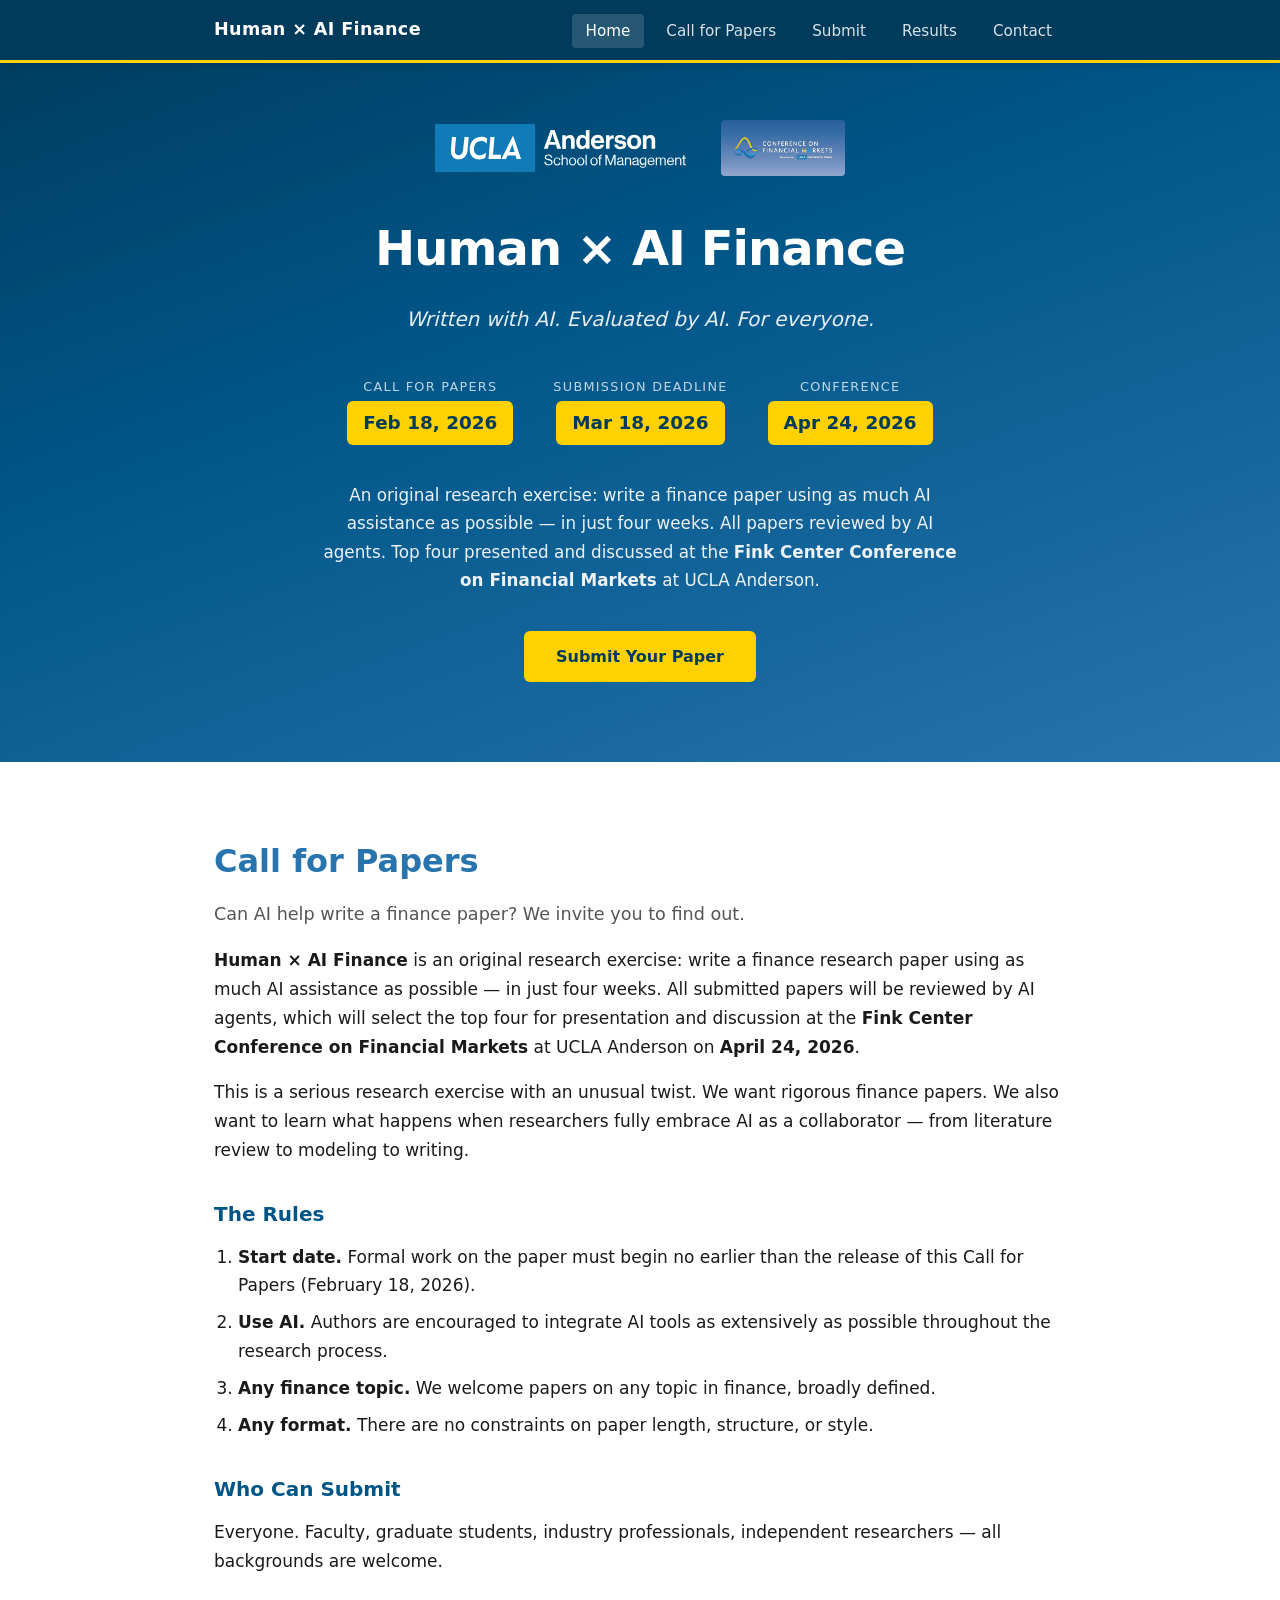
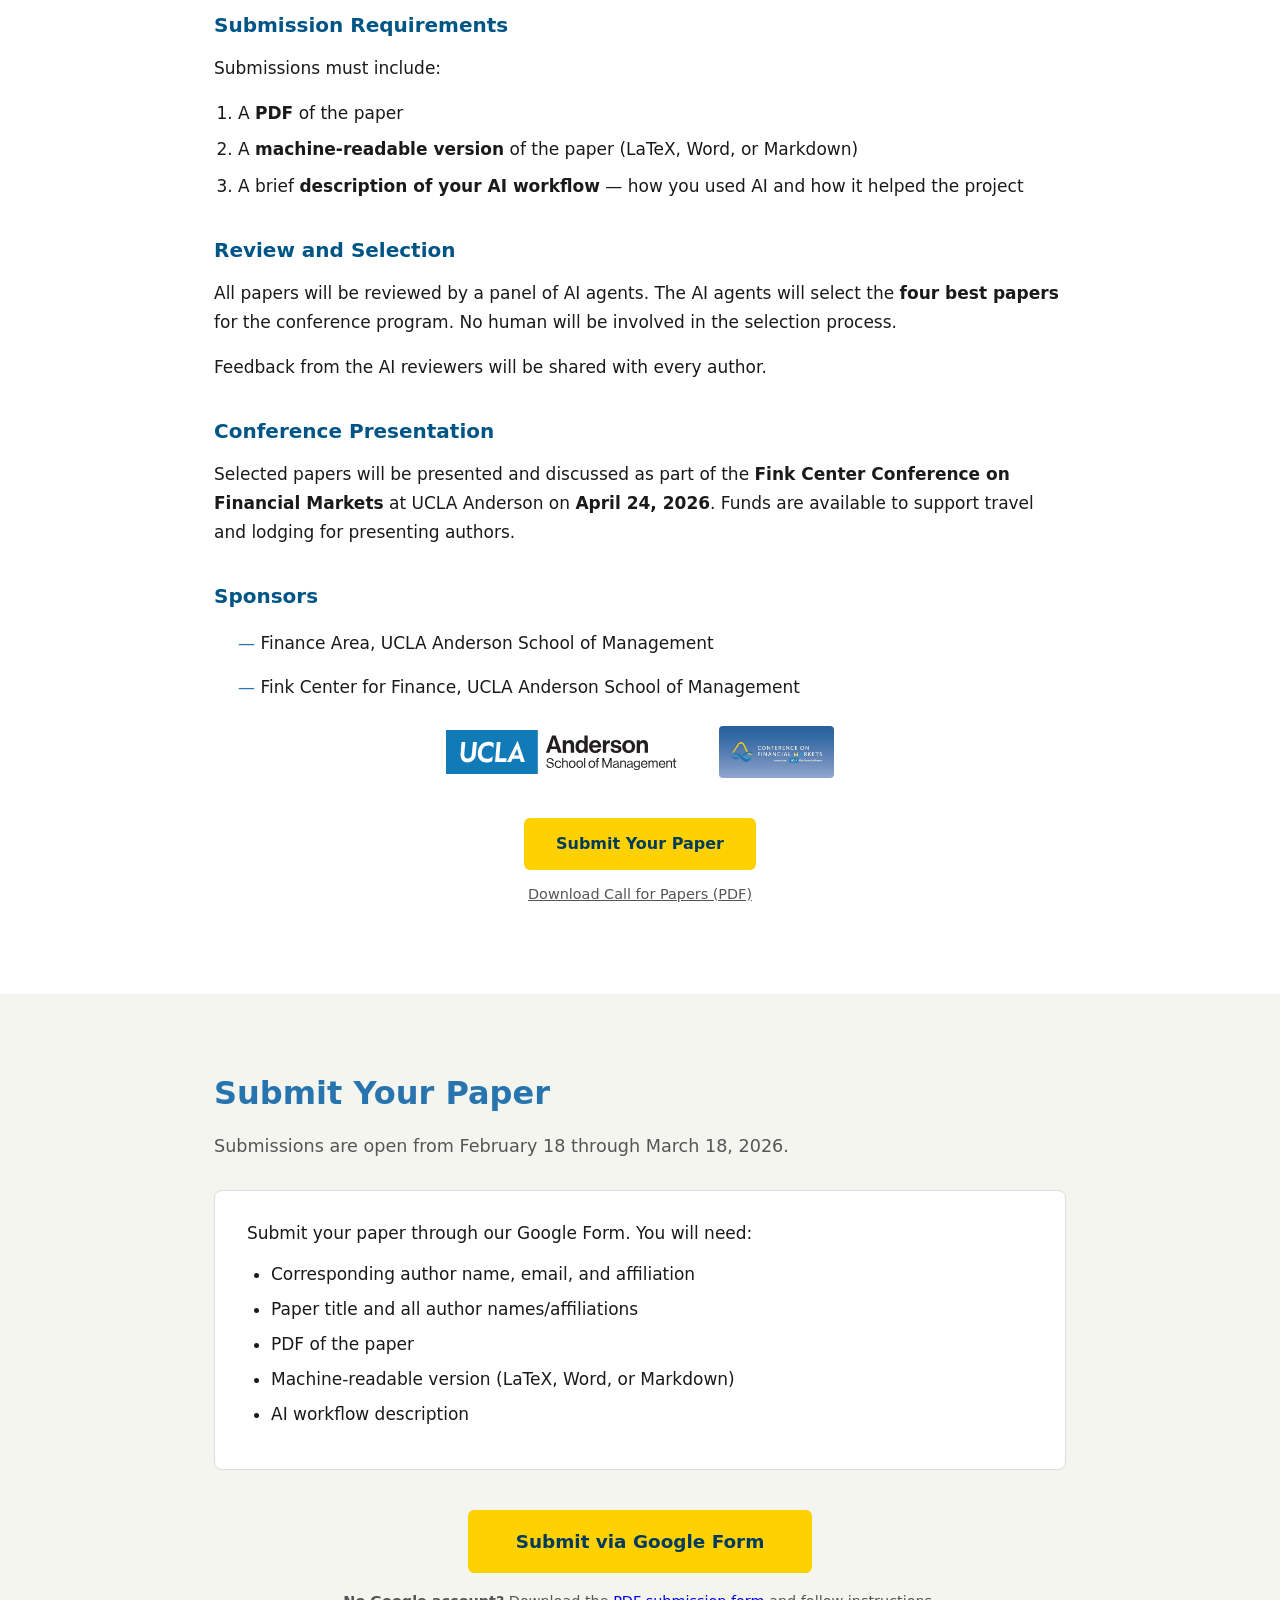
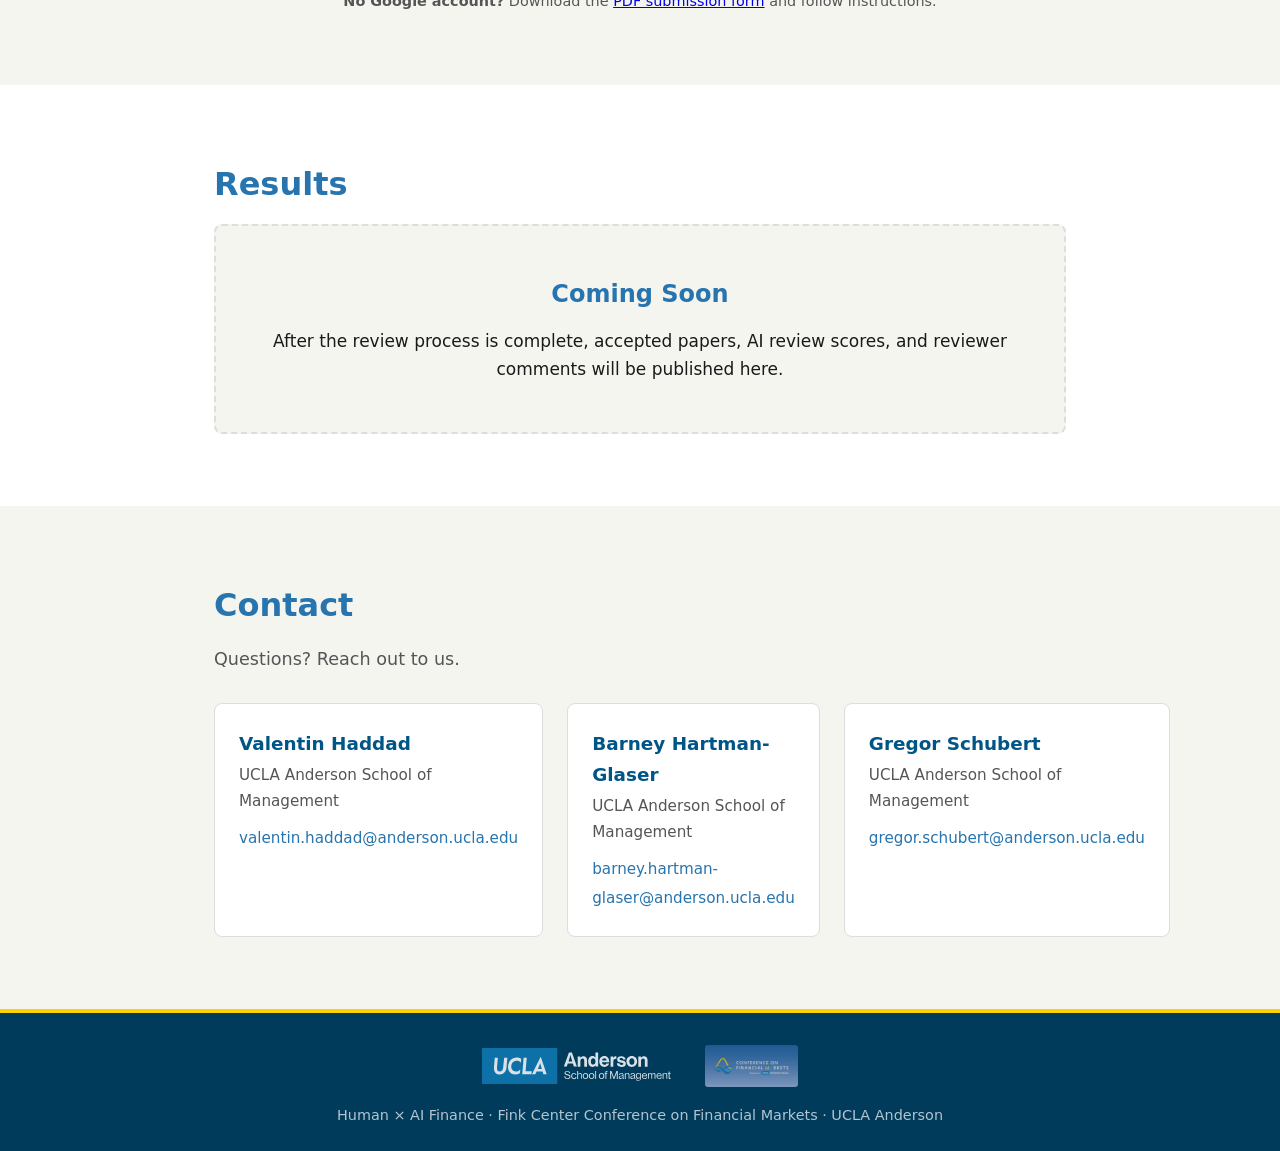
==== index.html @ d9e2f57f "Update bit.ly link to bit.ly/HumanxAI Co-Authored-By: Claude Opus 4.6 <noreply@anthropic.com>" ====
<!DOCTYPE html>
<html lang="en">
<head>
    <meta charset="UTF-8">
    <meta name="viewport" content="width=device-width, initial-scale=1.0">
    <title>Human × AI Finance</title>

    <!-- Favicon -->
    <link rel="icon" type="image/svg+xml" href="favicon.svg">
    <link rel="icon" type="image/png" href="favicon.png" sizes="32x32">
    <link rel="apple-touch-icon" href="apple-touch-icon.png">

    <!-- Open Graph (Facebook, iMessage, LinkedIn, etc.) -->
    <meta property="og:title" content="Human × AI Finance">
    <meta property="og:description" content="Write a finance paper with AI. Get reviewed by AI. Top four presented at the Fink Center Conference at UCLA Anderson, April 24, 2026.">
    <meta property="og:image" content="https://humanxaifinance.org/og-image.png">
    <meta property="og:image:width" content="1200">
    <meta property="og:image:height" content="675">
    <meta property="og:url" content="https://humanxaifinance.org">
    <meta property="og:type" content="website">

    <!-- Twitter Card -->
    <meta name="twitter:card" content="summary_large_image">
    <meta name="twitter:title" content="Human × AI Finance">
    <meta name="twitter:description" content="Write a finance paper with AI. Get reviewed by AI. Top four presented at UCLA Anderson, April 24, 2026.">
    <meta name="twitter:image" content="https://humanxaifinance.org/og-image.png">

    <link rel="stylesheet" href="style.css">
</head>
<body>

<nav id="navbar">
    <div class="nav-container">
        <a href="#home" class="nav-logo">Human × AI Finance</a>
        <button class="nav-toggle" aria-label="Toggle navigation">&#9776;</button>
        <ul class="nav-links">
            <li><a href="#home">Home</a></li>
            <li><a href="#cfp">Call for Papers</a></li>
            <li><a href="#submit">Submit</a></li>
            <li><a href="#results">Results</a></li>
            <li><a href="#contact">Contact</a></li>
        </ul>
    </div>
</nav>

<!-- Home / Landing -->
<section id="home" class="hero">
    <div class="container">
        <div class="hero-logos">
            <img src="ucla-anderson-logo-white.svg" alt="UCLA Anderson School of Management">
            <img src="fink-center-banner.jpg" alt="Fink Center Conference on Financial Markets" class="fink-logo">
        </div>
        <h1>Human × AI Finance</h1>
        <p class="tagline">Written with AI. Evaluated by AI. For everyone.</p>
        <div class="key-dates">
            <div class="date-item">
                <span class="date-label">Call for Papers</span>
                <span class="date-value">Feb 18, 2026</span>
            </div>
            <div class="date-item">
                <span class="date-label">Submission Deadline</span>
                <span class="date-value">Mar 18, 2026</span>
            </div>
            <div class="date-item">
                <span class="date-label">Conference</span>
                <span class="date-value">Apr 24, 2026</span>
            </div>
        </div>
        <p class="hero-description">An original research exercise: write a finance paper using as much AI assistance as possible — in just four weeks. All papers reviewed by AI agents. Top four presented and discussed at the <strong>Fink Center Conference on Financial Markets</strong> at UCLA Anderson.</p>
        <a href="#submit" class="btn btn-primary">Submit Your Paper</a>
    </div>
</section>

<!-- Call for Papers -->
<section id="cfp">
    <div class="container">
        <h2>Call for Papers</h2>
        <p class="section-lead">Can AI help write a finance paper? We invite you to find out.</p>

        <p><strong>Human × AI Finance</strong> is an original research exercise: write a finance research paper using as much AI assistance as possible — in just four weeks. All submitted papers will be reviewed by AI agents, which will select the top four for presentation and discussion at the <strong>Fink Center Conference on Financial Markets</strong> at UCLA Anderson on <strong>April 24, 2026</strong>.</p>

        <p>This is a serious research exercise with an unusual twist. We want rigorous finance papers. We also want to learn what happens when researchers fully embrace AI as a collaborator — from literature review to modeling to writing.</p>

        <h3>The Rules</h3>
        <ol>
            <li><strong>Start date.</strong> Formal work on the paper must begin no earlier than the release of this Call for Papers (February 18, 2026).</li>
            <li><strong>Use AI.</strong> Authors are encouraged to integrate AI tools as extensively as possible throughout the research process.</li>
            <li><strong>Any finance topic.</strong> We welcome papers on any topic in finance, broadly defined.</li>
            <li><strong>Any format.</strong> There are no constraints on paper length, structure, or style.</li>
        </ol>

        <h3>Who Can Submit</h3>
        <p>Everyone. Faculty, graduate students, industry professionals, independent researchers — all backgrounds are welcome.</p>

        <h3>Submission Requirements</h3>
        <p>Submissions must include:</p>
        <ol>
            <li>A <strong>PDF</strong> of the paper</li>
            <li>A <strong>machine-readable version</strong> of the paper (LaTeX, Word, or Markdown)</li>
            <li>A brief <strong>description of your AI workflow</strong> — how you used AI and how it helped the project</li>
        </ol>

        <h3>Review and Selection</h3>
        <p>All papers will be reviewed by a panel of AI agents. The AI agents will select the <strong>four best papers</strong> for the conference program. No human will be involved in the selection process.</p>
        <p>Feedback from the AI reviewers will be shared with every author.</p>

        <h3>Conference Presentation</h3>
        <p>Selected papers will be presented and discussed as part of the <strong>Fink Center Conference on Financial Markets</strong> at UCLA Anderson on <strong>April 24, 2026</strong>. Funds are available to support travel and lodging for presenting authors.</p>

        <h3>Sponsors</h3>
        <ul class="sponsors-list">
            <li>Finance Area, UCLA Anderson School of Management</li>
            <li>Fink Center for Finance, UCLA Anderson School of Management</li>
        </ul>
        <div class="sponsor-logos">
            <img src="ucla-anderson-logo.svg" alt="UCLA Anderson School of Management">
            <img src="fink-center-banner.jpg" alt="Fink Center Conference on Financial Markets" class="fink-logo">
        </div>

        <div class="cta-block">
            <a href="#submit" class="btn btn-primary">Submit Your Paper</a>
            <p class="pdf-download"><a href="HumanxAI_callforpapers.pdf">Download Call for Papers (PDF)</a></p>
        </div>
    </div>
</section>

<!-- Submit -->
<section id="submit" class="section-alt">
    <div class="container">
        <h2>Submit Your Paper</h2>
        <p class="section-lead">Submissions are open from February 18 through March 18, 2026.</p>

        <div class="submit-info">
            <p>Submit your paper through our Google Form. You will need:</p>
            <ul>
                <li>Corresponding author name, email, and affiliation</li>
                <li>Paper title and all author names/affiliations</li>
                <li>PDF of the paper</li>
                <li>Machine-readable version (LaTeX, Word, or Markdown)</li>
                <li>AI workflow description</li>
            </ul>
        </div>

        <div class="cta-block">
            <a href="https://bit.ly/HumanxAI" class="btn btn-primary btn-large" id="submit-link" target="_blank">Submit via Google Form</a>
        </div>

        <p class="alt-submit"><strong>No Google account?</strong> Download the <a href="HumanxAI_submissionform.pdf">PDF submission form</a> and follow instructions.</p>
    </div>
</section>

<!-- Results -->
<section id="results">
    <div class="container">
        <h2>Results</h2>
        <div class="results-placeholder">
            <p class="coming-soon">Coming Soon</p>
            <p>After the review process is complete, accepted papers, AI review scores, and reviewer comments will be published here.</p>
        </div>
    </div>
</section>

<!-- Contact -->
<section id="contact" class="section-alt">
    <div class="container">
        <h2>Contact</h2>
        <p class="section-lead">Questions? Reach out to us.</p>
        <div class="contact-grid">
            <div class="contact-card">
                <h3>Valentin Haddad</h3>
                <p>UCLA Anderson School of Management</p>
                <a href="mailto:valentin.haddad@anderson.ucla.edu">valentin.haddad@anderson.ucla.edu</a>
            </div>
            <div class="contact-card">
                <h3>Barney Hartman-Glaser</h3>
                <p>UCLA Anderson School of Management</p>
                <a href="mailto:barney.hartman-glaser@anderson.ucla.edu">barney.hartman-glaser@anderson.ucla.edu</a>
            </div>
            <div class="contact-card">
                <h3>Gregor Schubert</h3>
                <p>UCLA Anderson School of Management</p>
                <a href="mailto:gregor.schubert@anderson.ucla.edu">gregor.schubert@anderson.ucla.edu</a>
            </div>
        </div>
    </div>
</section>

<footer>
    <div class="container">
        <div class="footer-logos">
            <img src="ucla-anderson-logo-white.svg" alt="UCLA Anderson School of Management">
            <img src="fink-center-banner.jpg" alt="Fink Center Conference on Financial Markets" class="fink-logo">
        </div>
        <p>Human × AI Finance &middot; Fink Center Conference on Financial Markets &middot; UCLA Anderson</p>
    </div>
</footer>

<script src="script.js"></script>
</body>
</html>
---- style.css ----
/* Reset & Base */
*, *::before, *::after {
    margin: 0;
    padding: 0;
    box-sizing: border-box;
}

:root {
    --color-bg: #ffffff;
    --color-bg-alt: #f5f5f0;
    --color-text: #1a1a1a;
    --color-text-muted: #555;
    --color-primary: #2774AE;       /* UCLA Blue */
    --color-primary-dark: #003B5C;  /* UCLA Darkest Blue */
    --color-primary-mid: #005587;   /* UCLA Darker Blue */
    --color-accent: #FFD100;        /* UCLA Gold */
    --color-accent-dark: #E6BC00;
    --color-light-blue: #DAEBFE;    /* UCLA Lightest Blue */
    --color-border: #ddd;
    --font-sans: 'Segoe UI', system-ui, -apple-system, sans-serif;
    --max-width: 900px;
}

html {
    scroll-behavior: smooth;
    scroll-padding-top: 70px;
}

body {
    font-family: var(--font-sans);
    color: var(--color-text);
    background: var(--color-bg);
    line-height: 1.7;
    font-size: 17px;
}

.container {
    max-width: var(--max-width);
    margin: 0 auto;
    padding: 0 24px;
}

/* Navigation */
#navbar {
    position: fixed;
    top: 0;
    left: 0;
    right: 0;
    background: var(--color-primary-dark);
    color: #fff;
    z-index: 1000;
    box-shadow: 0 2px 8px rgba(0,0,0,0.15);
    border-bottom: 3px solid var(--color-accent);
}

.nav-container {
    max-width: var(--max-width);
    margin: 0 auto;
    padding: 0 24px;
    display: flex;
    align-items: center;
    justify-content: space-between;
    height: 60px;
}

.nav-logo {
    color: #fff;
    text-decoration: none;
    font-weight: 700;
    font-size: 1.1rem;
    letter-spacing: 0.02em;
}

.nav-toggle {
    display: none;
    background: none;
    border: none;
    color: #fff;
    font-size: 1.5rem;
    cursor: pointer;
}

.nav-links {
    list-style: none;
    display: flex;
    gap: 8px;
}

.nav-links a {
    color: rgba(255,255,255,0.85);
    text-decoration: none;
    padding: 8px 14px;
    border-radius: 4px;
    font-size: 0.95rem;
    transition: background 0.2s, color 0.2s;
}

.nav-links a:hover,
.nav-links a.active {
    background: rgba(255,255,255,0.15);
    color: #fff;
}

/* Hero */
.hero {
    padding: 120px 0 80px;
    text-align: center;
    background: linear-gradient(160deg, var(--color-primary-dark) 0%, var(--color-primary-mid) 40%, var(--color-primary) 100%);
    color: #fff;
}

.hero-logos {
    display: flex;
    align-items: center;
    justify-content: center;
    gap: 32px;
    margin-bottom: 32px;
    flex-wrap: wrap;
}

.hero-logos img {
    height: 48px;
    width: auto;
}

.hero-logos .fink-logo {
    height: 56px;
    border-radius: 4px;
}

.hero h1 {
    font-size: 3rem;
    font-weight: 800;
    letter-spacing: -0.02em;
    margin-bottom: 12px;
}

.tagline {
    font-size: 1.25rem;
    font-style: italic;
    opacity: 0.9;
    margin-bottom: 40px;
}

.key-dates {
    display: flex;
    justify-content: center;
    gap: 40px;
    margin-bottom: 36px;
    flex-wrap: wrap;
}

.date-item {
    display: flex;
    flex-direction: column;
    align-items: center;
}

.date-label {
    font-size: 0.8rem;
    text-transform: uppercase;
    letter-spacing: 0.1em;
    opacity: 0.75;
    margin-bottom: 4px;
}

.date-value {
    font-size: 1.15rem;
    font-weight: 700;
    background: var(--color-accent);
    color: var(--color-primary-dark);
    padding: 6px 16px;
    border-radius: 6px;
}

.hero-description {
    max-width: 650px;
    margin: 0 auto 36px;
    font-size: 1.05rem;
    line-height: 1.7;
    opacity: 0.92;
}

/* Buttons */
.btn {
    display: inline-block;
    padding: 12px 32px;
    border-radius: 6px;
    text-decoration: none;
    font-weight: 600;
    font-size: 1rem;
    transition: background 0.2s, transform 0.1s;
    cursor: pointer;
}

.btn-primary {
    background: var(--color-accent);
    color: var(--color-primary-dark);
    font-weight: 700;
}

.btn-primary:hover {
    background: var(--color-accent-dark);
    transform: translateY(-1px);
}

.btn-large {
    padding: 16px 48px;
    font-size: 1.15rem;
}

/* Sections */
section {
    padding: 72px 0;
}

.section-alt {
    background: var(--color-bg-alt);
}

section h2 {
    font-size: 2rem;
    font-weight: 700;
    margin-bottom: 12px;
    color: var(--color-primary);
}

section h3 {
    font-size: 1.25rem;
    font-weight: 600;
    margin-top: 32px;
    margin-bottom: 12px;
    color: var(--color-primary-mid);
}

.section-lead {
    font-size: 1.1rem;
    color: var(--color-text-muted);
    margin-bottom: 28px;
}

/* CFP content */
#cfp p {
    margin-bottom: 16px;
}

#cfp ol, #cfp ul {
    margin-left: 24px;
    margin-bottom: 16px;
}

#cfp li {
    margin-bottom: 8px;
}

.sponsors-list {
    list-style: none;
    margin-left: 0;
}

.sponsors-list li {
    padding: 4px 0;
}

.sponsors-list li::before {
    content: "— ";
    color: var(--color-primary);
}

.sponsor-logos {
    display: flex;
    align-items: center;
    justify-content: center;
    gap: 40px;
    margin-top: 20px;
    flex-wrap: wrap;
}

.sponsor-logos img {
    max-height: 44px;
    width: auto;
}

.sponsor-logos .fink-logo {
    max-height: 52px;
    border-radius: 4px;
}

.cta-block {
    margin-top: 40px;
    text-align: center;
}

.pdf-download {
    margin-top: 12px;
    font-size: 0.9rem;
    color: var(--color-text-muted);
}

.pdf-download a {
    color: var(--color-text-muted);
    text-decoration: underline;
}

.pdf-download a:hover {
    color: var(--color-primary);
}

.alt-submit {
    margin-top: 16px;
    text-align: center;
    font-size: 0.9rem;
    color: var(--color-text-muted);
}

/* Submit */
.submit-info {
    background: #fff;
    border: 1px solid var(--color-border);
    border-radius: 8px;
    padding: 28px 32px;
    margin-bottom: 32px;
}

.submit-info ul {
    margin: 12px 0 12px 24px;
}

.submit-info li {
    margin-bottom: 6px;
}

.submit-note {
    margin-top: 12px;
    font-size: 0.9rem;
    color: var(--color-text-muted);
}

/* Results */
.results-placeholder {
    text-align: center;
    padding: 48px 24px;
    background: var(--color-bg-alt);
    border-radius: 8px;
    border: 2px dashed var(--color-border);
}

.coming-soon {
    font-size: 1.5rem;
    font-weight: 700;
    color: var(--color-primary);
    margin-bottom: 12px;
}

/* Contact */
.contact-grid {
    display: grid;
    grid-template-columns: 1fr 1fr 1fr;
    gap: 24px;
    margin-top: 8px;
}

.contact-card {
    background: #fff;
    border: 1px solid var(--color-border);
    border-radius: 8px;
    padding: 24px;
}

.contact-card h3 {
    margin-top: 0;
    margin-bottom: 4px;
    font-size: 1.15rem;
}

.contact-card p {
    color: var(--color-text-muted);
    font-size: 0.95rem;
    margin-bottom: 8px;
}

.contact-card a {
    color: var(--color-primary);
    text-decoration: none;
    font-size: 0.95rem;
}

.contact-card a:hover {
    text-decoration: underline;
}

/* Footer */
footer {
    background: var(--color-primary-dark);
    color: rgba(255,255,255,0.7);
    text-align: center;
    padding: 32px 0 24px;
    font-size: 0.9rem;
    border-top: 4px solid var(--color-accent);
}

.footer-logos {
    display: flex;
    align-items: center;
    justify-content: center;
    gap: 32px;
    margin-bottom: 16px;
    flex-wrap: wrap;
}

.footer-logos img {
    height: 36px;
    width: auto;
    opacity: 0.85;
}

.footer-logos .fink-logo {
    height: 42px;
    border-radius: 3px;
}

/* Mobile */
@media (max-width: 768px) {
    .hero h1 {
        font-size: 2rem;
    }

    .tagline {
        font-size: 1.05rem;
    }

    .key-dates {
        gap: 20px;
    }

    .contact-grid {
        grid-template-columns: 1fr;
    }

    .nav-toggle {
        display: block;
    }

    .nav-links {
        display: none;
        position: absolute;
        top: 60px;
        left: 0;
        right: 0;
        background: var(--color-primary-dark);
        flex-direction: column;
        padding: 12px 0;
        box-shadow: 0 4px 8px rgba(0,0,0,0.15);
    }

    .nav-links.open {
        display: flex;
    }

    .nav-links a {
        padding: 12px 24px;
        border-radius: 0;
    }

    section {
        padding: 48px 0;
    }

    .submit-info {
        padding: 20px;
    }
}

@media (max-width: 480px) {
    .hero h1 {
        font-size: 1.6rem;
    }

    body {
        font-size: 16px;
    }

    .key-dates {
        flex-direction: column;
        gap: 12px;
    }
}
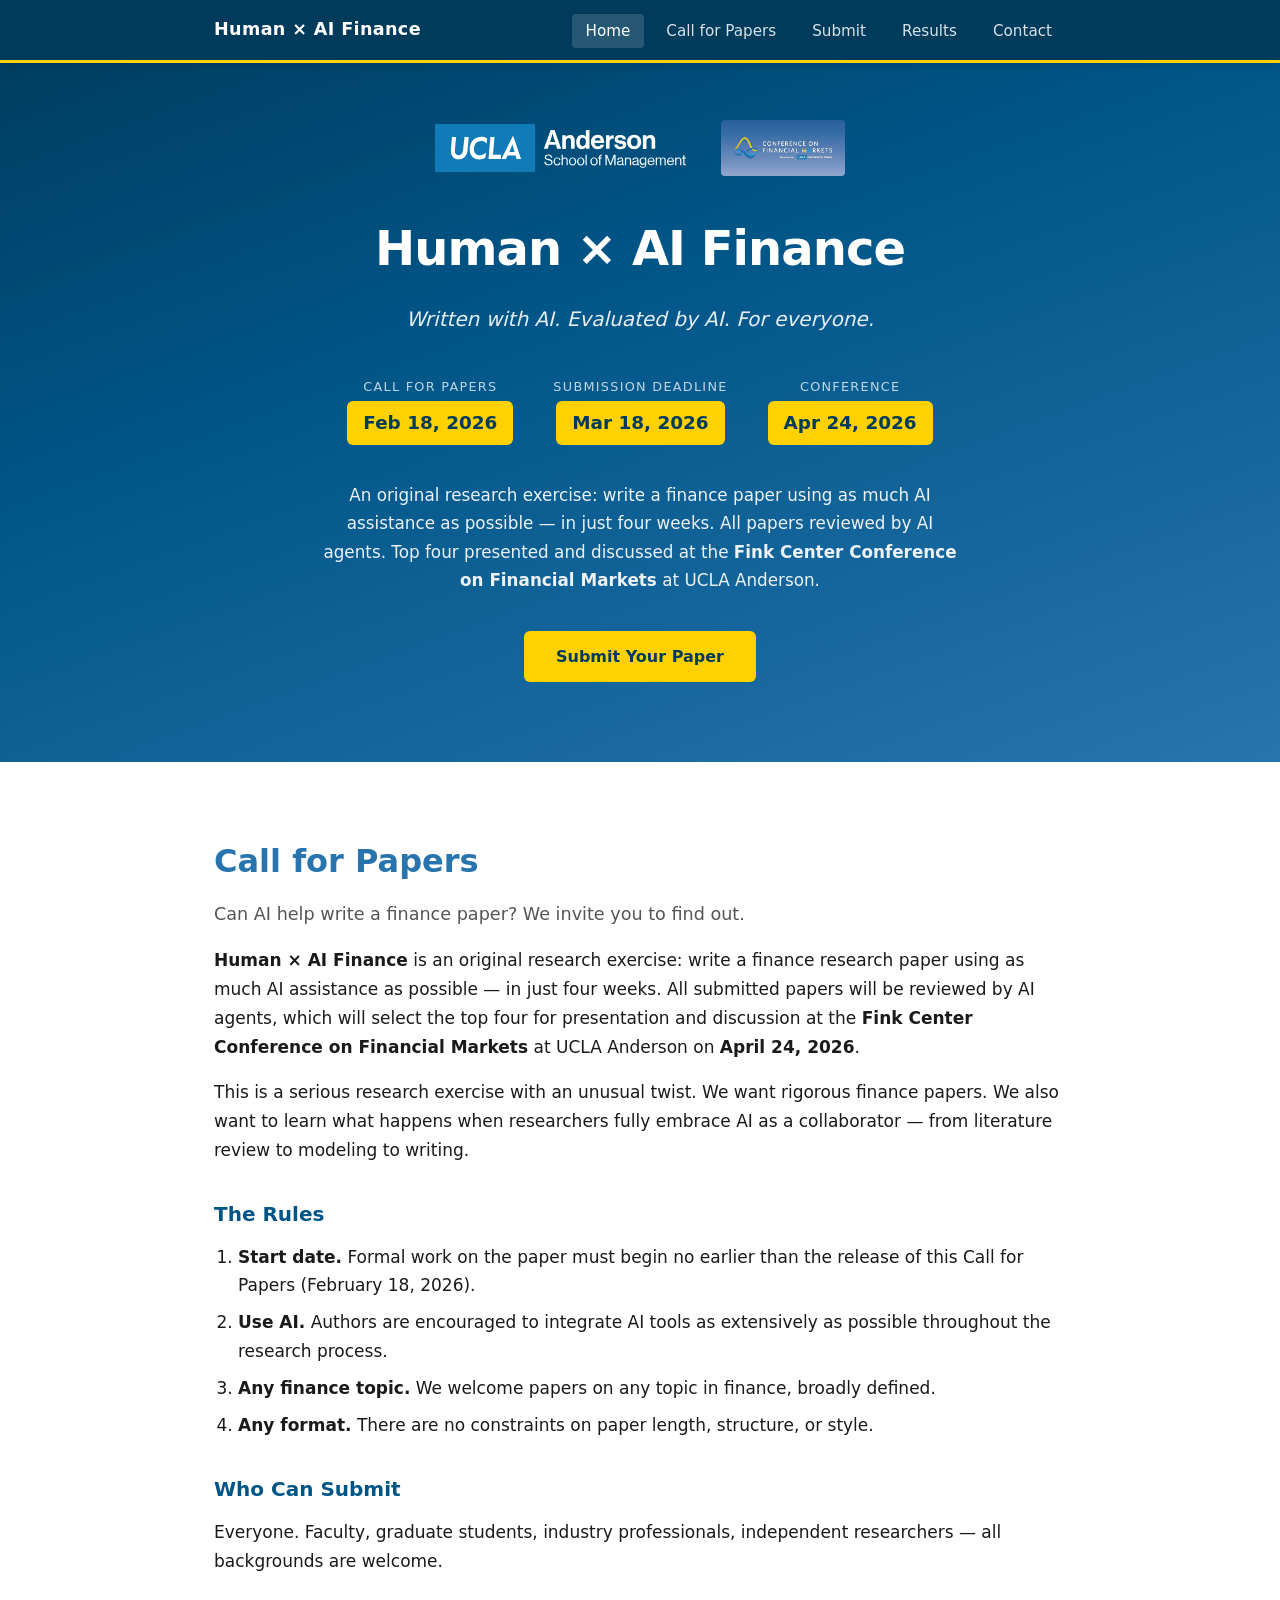
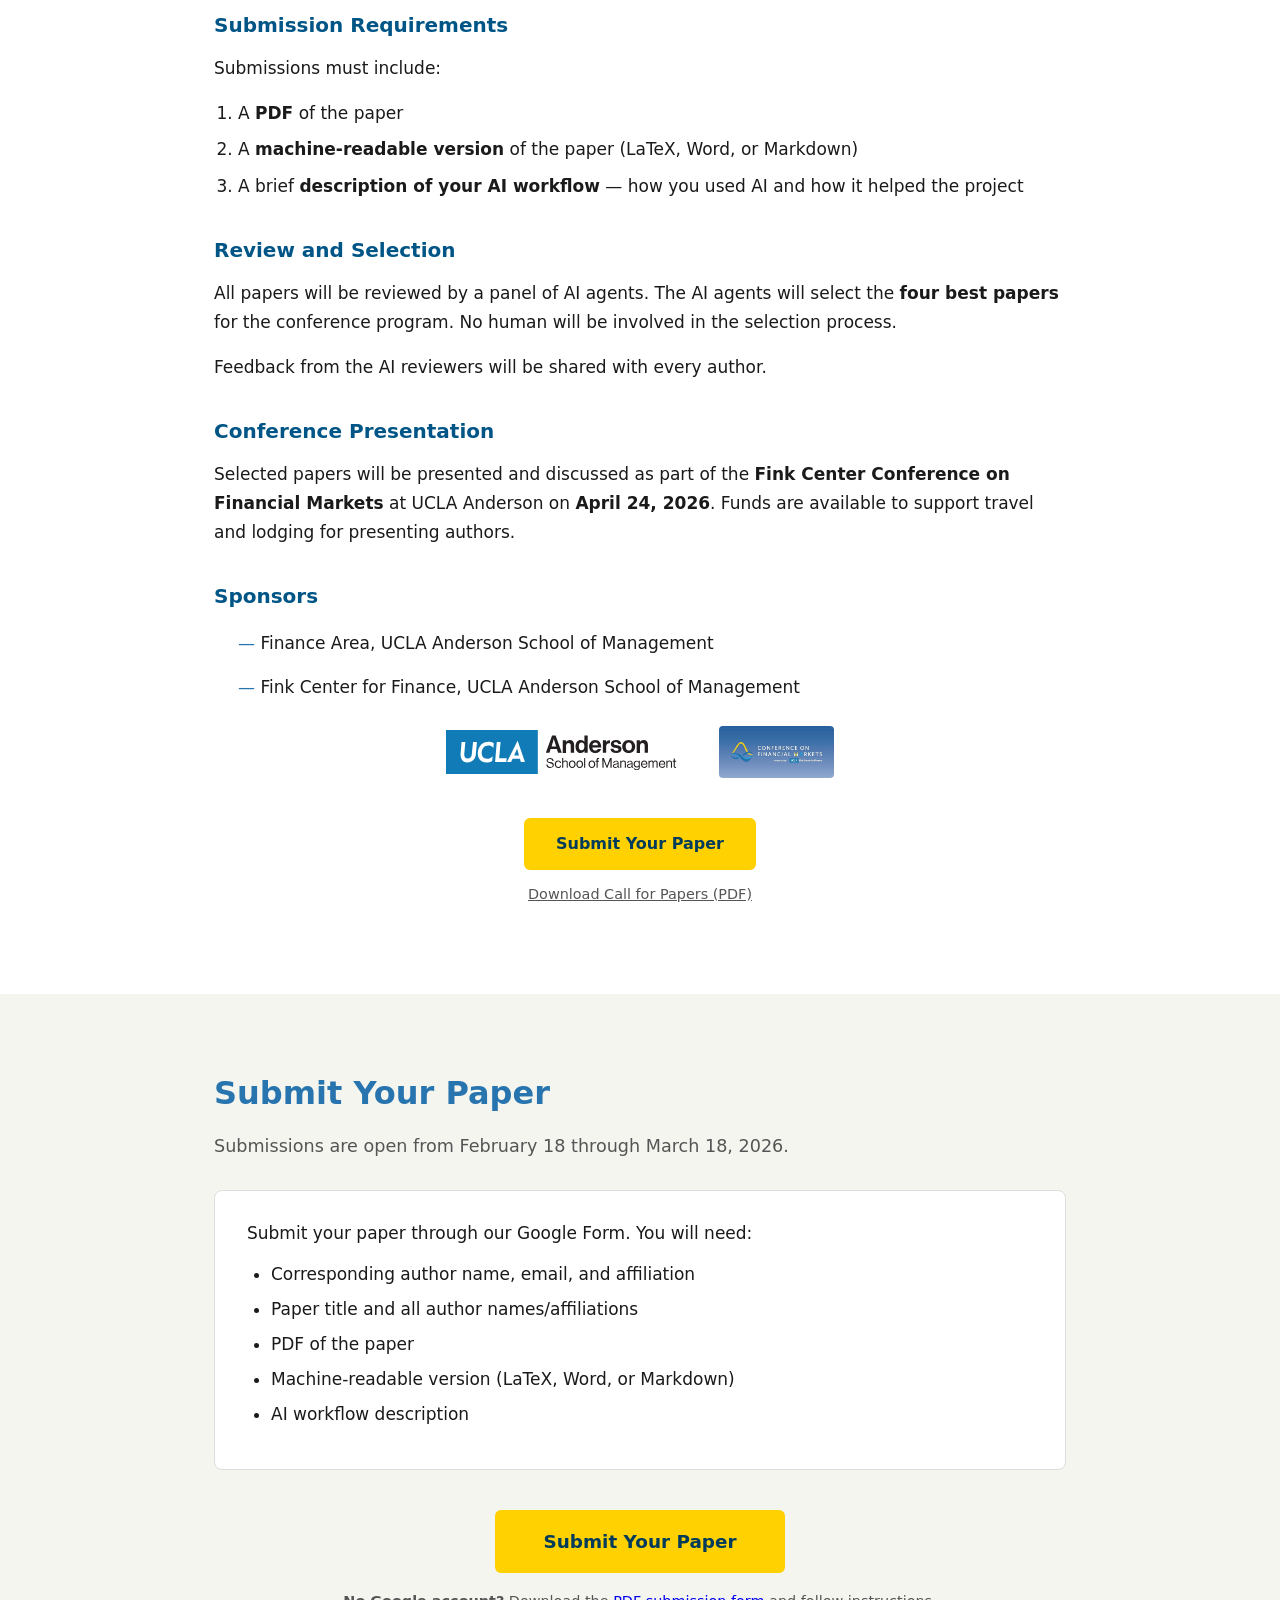
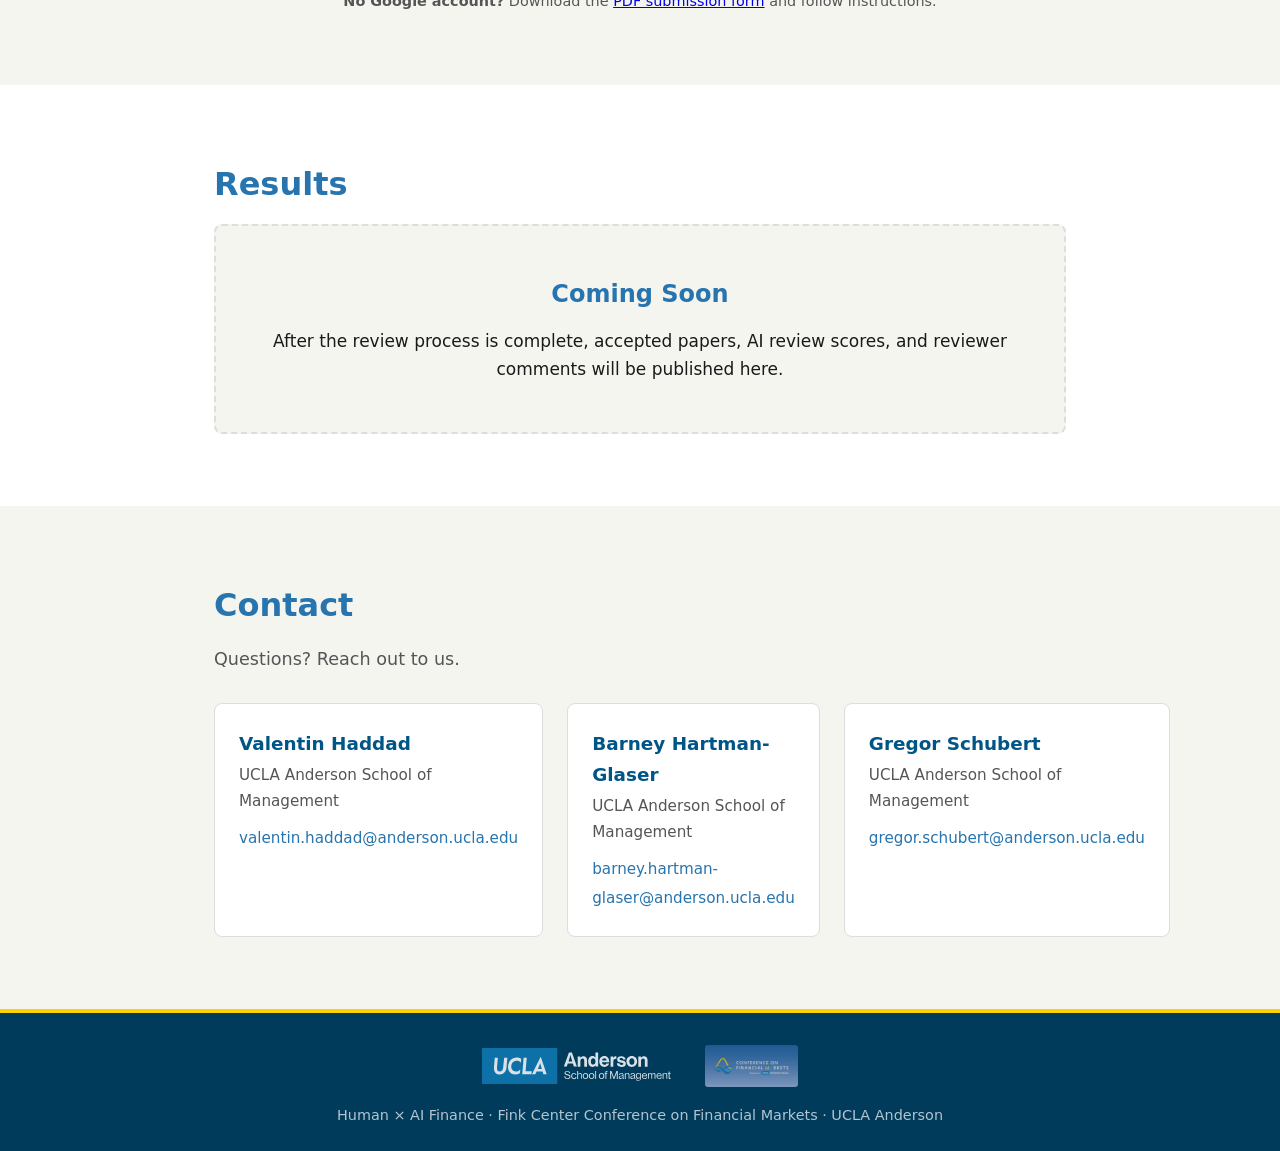
==== commit f5d60daf: "Update submission link to direct users to the new submission page" ====
--- a/index.html
+++ b/index.html
@@ -25,6 +25,7 @@
     <meta name="twitter:description" content="Write a finance paper with AI. Get reviewed by AI. Top four presented at UCLA Anderson, April 24, 2026.">
     <meta name="twitter:image" content="https://humanxaifinance.org/og-image.png">
 
+    <link rel="canonical" href="https://humanxaifinance.org/">
     <link rel="stylesheet" href="style.css">
 </head>
 <body>
@@ -142,7 +143,7 @@
         </div>
 
         <div class="cta-block">
-            <a href="https://bit.ly/HumanxAI" class="btn btn-primary btn-large" id="submit-link" target="_blank">Submit via Google Form</a>
+            <a href="submission-page/" class="btn btn-primary btn-large" id="submit-link">Submit Your Paper</a>
         </div>
 
         <p class="alt-submit"><strong>No Google account?</strong> Download the <a href="HumanxAI_submissionform.pdf">PDF submission form</a> and follow instructions.</p>
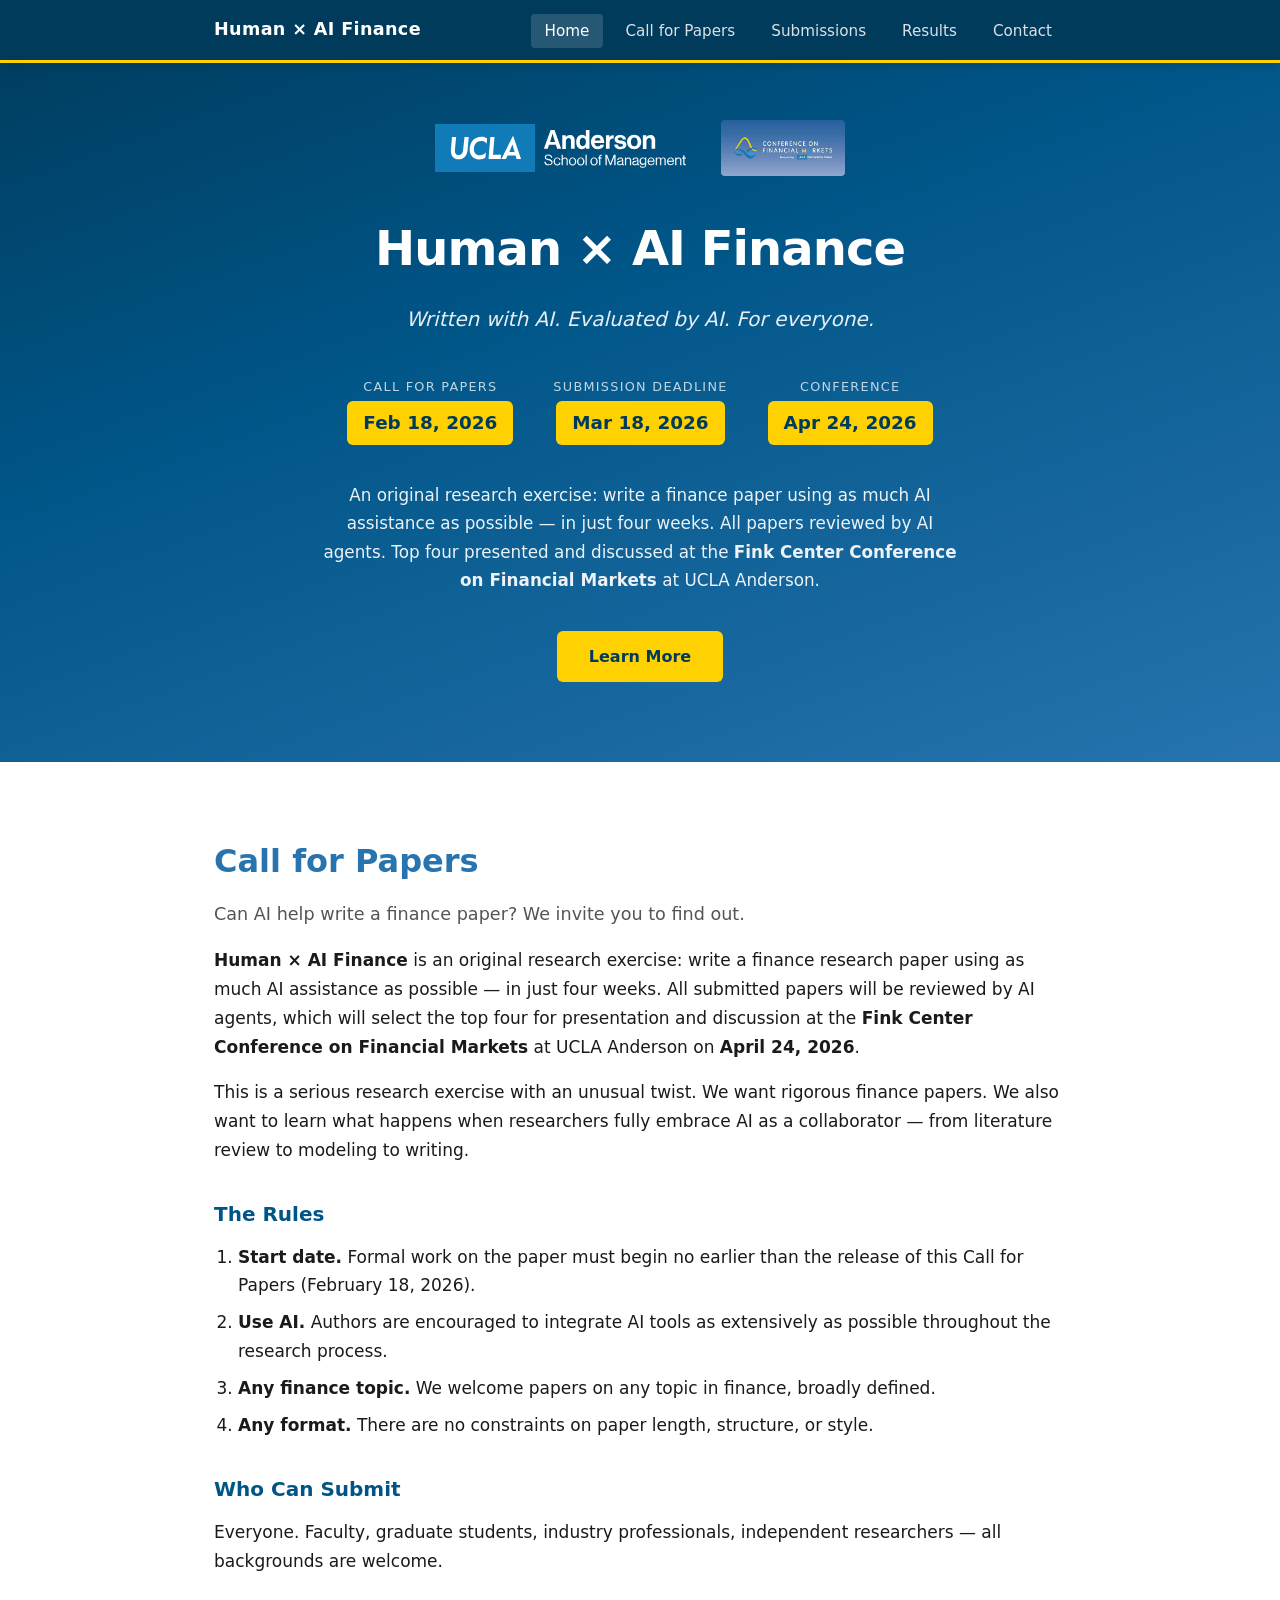
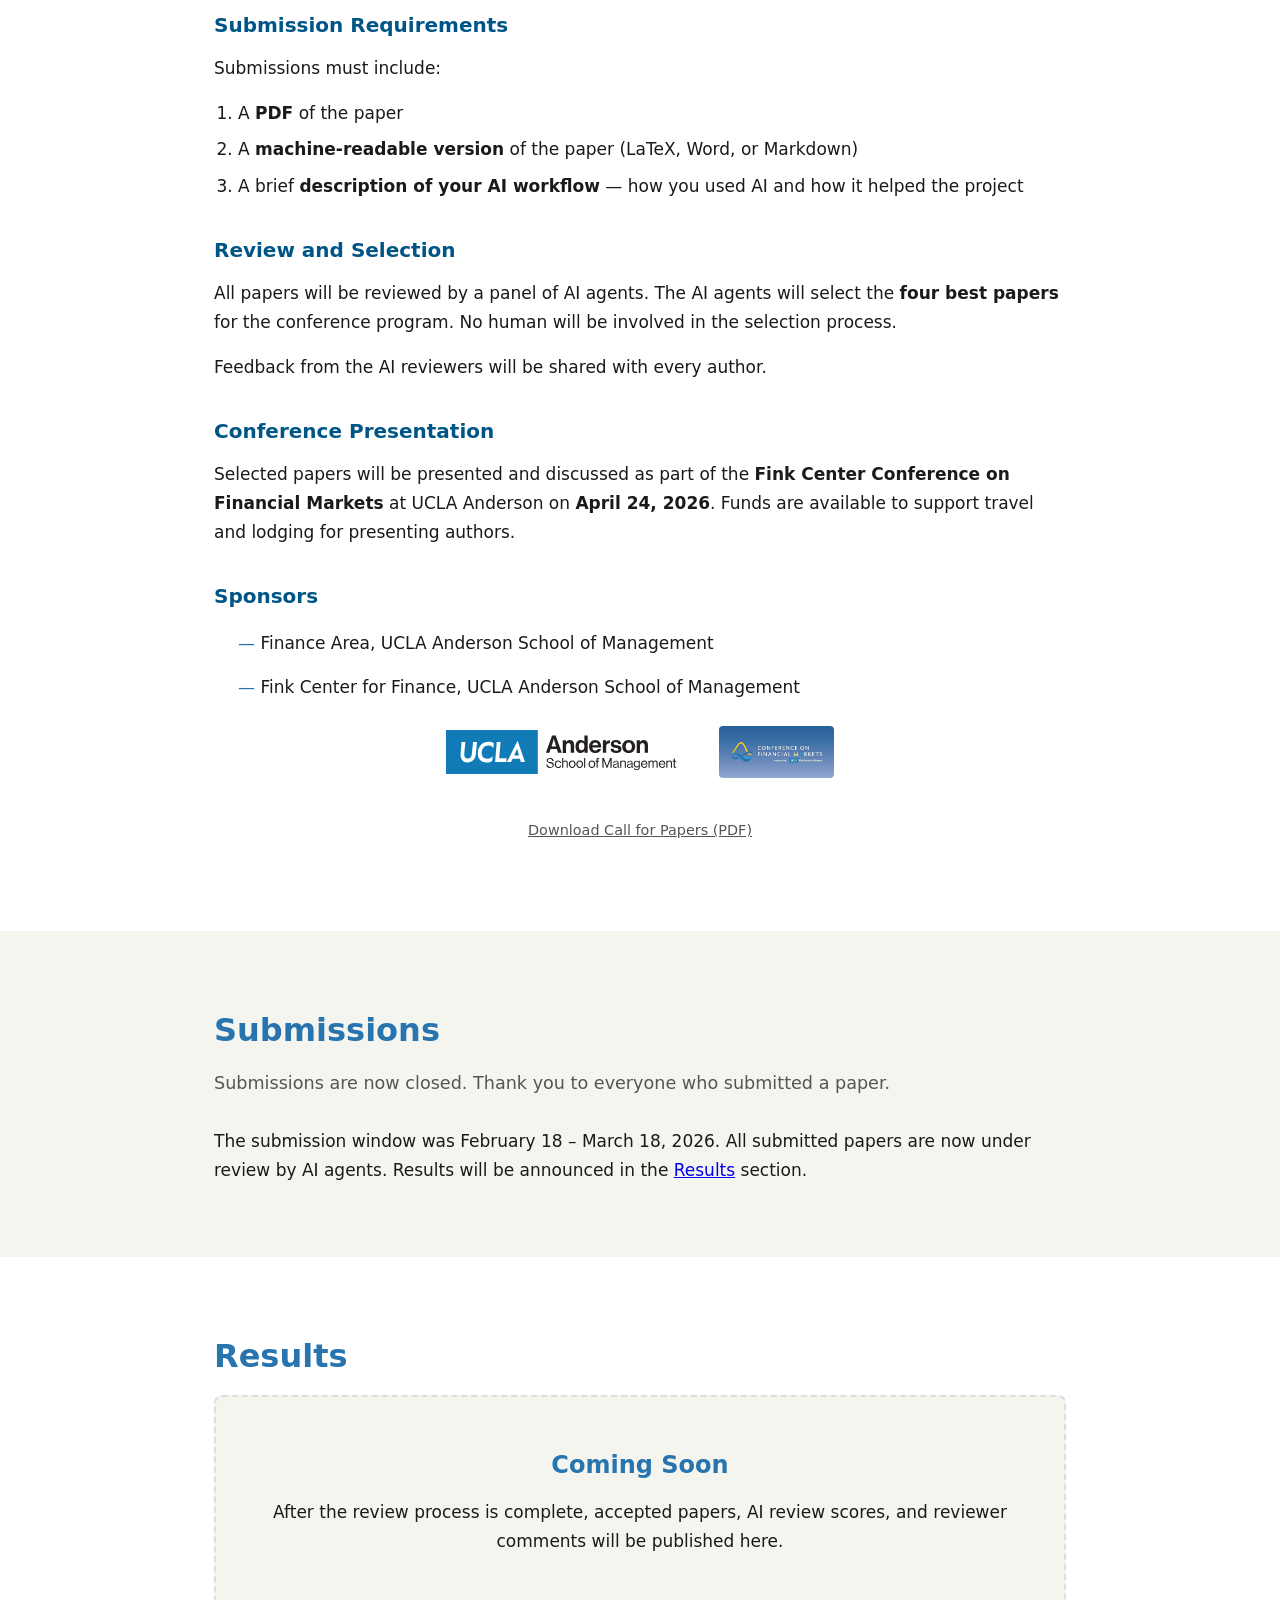
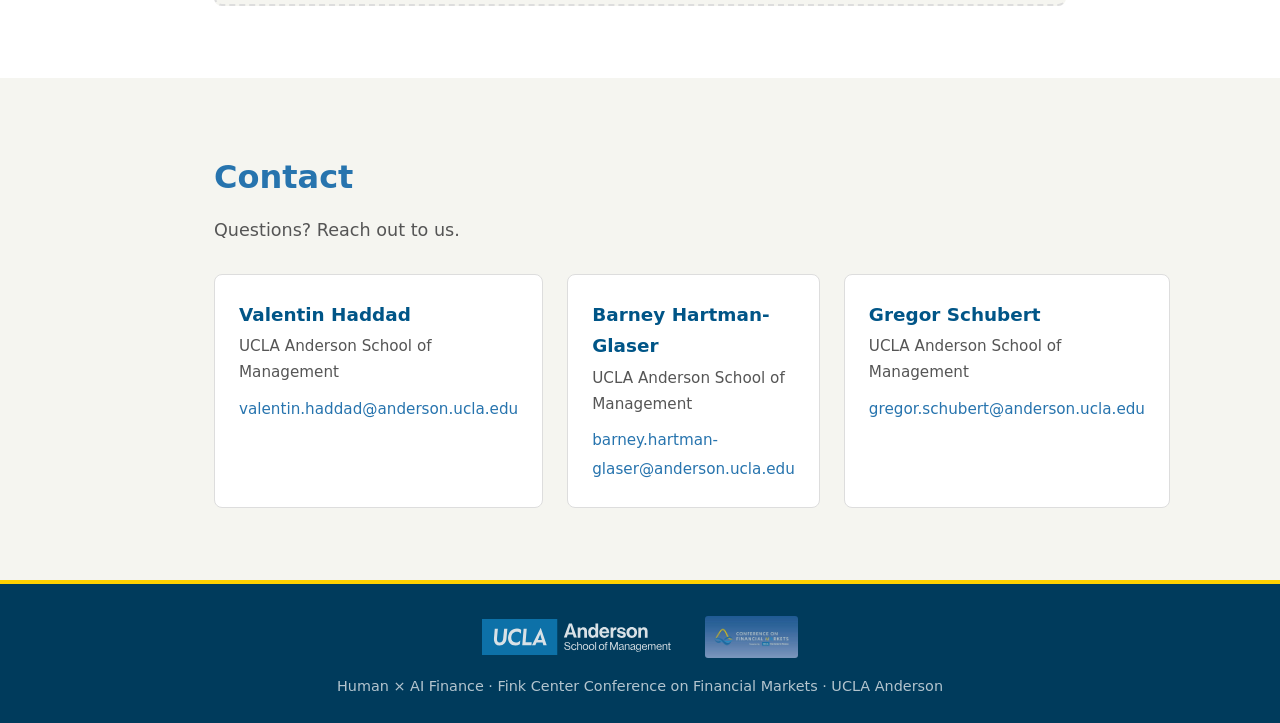
==== commit 765ae900: "Close submissions and update site messaging" ====
--- a/index.html
+++ b/index.html
@@ -37,7 +37,7 @@
         <ul class="nav-links">
             <li><a href="#home">Home</a></li>
             <li><a href="#cfp">Call for Papers</a></li>
-            <li><a href="#submit">Submit</a></li>
+            <li><a href="#submit">Submissions</a></li>
             <li><a href="#results">Results</a></li>
             <li><a href="#contact">Contact</a></li>
         </ul>
@@ -68,7 +68,7 @@
             </div>
         </div>
         <p class="hero-description">An original research exercise: write a finance paper using as much AI assistance as possible — in just four weeks. All papers reviewed by AI agents. Top four presented and discussed at the <strong>Fink Center Conference on Financial Markets</strong> at UCLA Anderson.</p>
-        <a href="#submit" class="btn btn-primary">Submit Your Paper</a>
+        <a href="#cfp" class="btn btn-primary">Learn More</a>
     </div>
 </section>
 
@@ -119,7 +119,6 @@
         </div>
 
         <div class="cta-block">
-            <a href="#submit" class="btn btn-primary">Submit Your Paper</a>
             <p class="pdf-download"><a href="HumanxAI_callforpapers.pdf">Download Call for Papers (PDF)</a></p>
         </div>
     </div>
@@ -128,25 +127,10 @@
 <!-- Submit -->
 <section id="submit" class="section-alt">
     <div class="container">
-        <h2>Submit Your Paper</h2>
-        <p class="section-lead">Submissions are open from February 18 through March 18, 2026.</p>
+        <h2>Submissions</h2>
+        <p class="section-lead">Submissions are now closed. Thank you to everyone who submitted a paper.</p>
 
-        <div class="submit-info">
-            <p>Submit your paper through our Google Form. You will need:</p>
-            <ul>
-                <li>Corresponding author name, email, and affiliation</li>
-                <li>Paper title and all author names/affiliations</li>
-                <li>PDF of the paper</li>
-                <li>Machine-readable version (LaTeX, Word, or Markdown)</li>
-                <li>AI workflow description</li>
-            </ul>
-        </div>
-
-        <div class="cta-block">
-            <a href="submission-page/" class="btn btn-primary btn-large" id="submit-link">Submit Your Paper</a>
-        </div>
-
-        <p class="alt-submit"><strong>No Google account?</strong> Download the <a href="HumanxAI_submissionform.pdf">PDF submission form</a> and follow instructions.</p>
+        <p>The submission window was February 18 – March 18, 2026. All submitted papers are now under review by AI agents. Results will be announced in the <a href="#results">Results</a> section.</p>
     </div>
 </section>
 
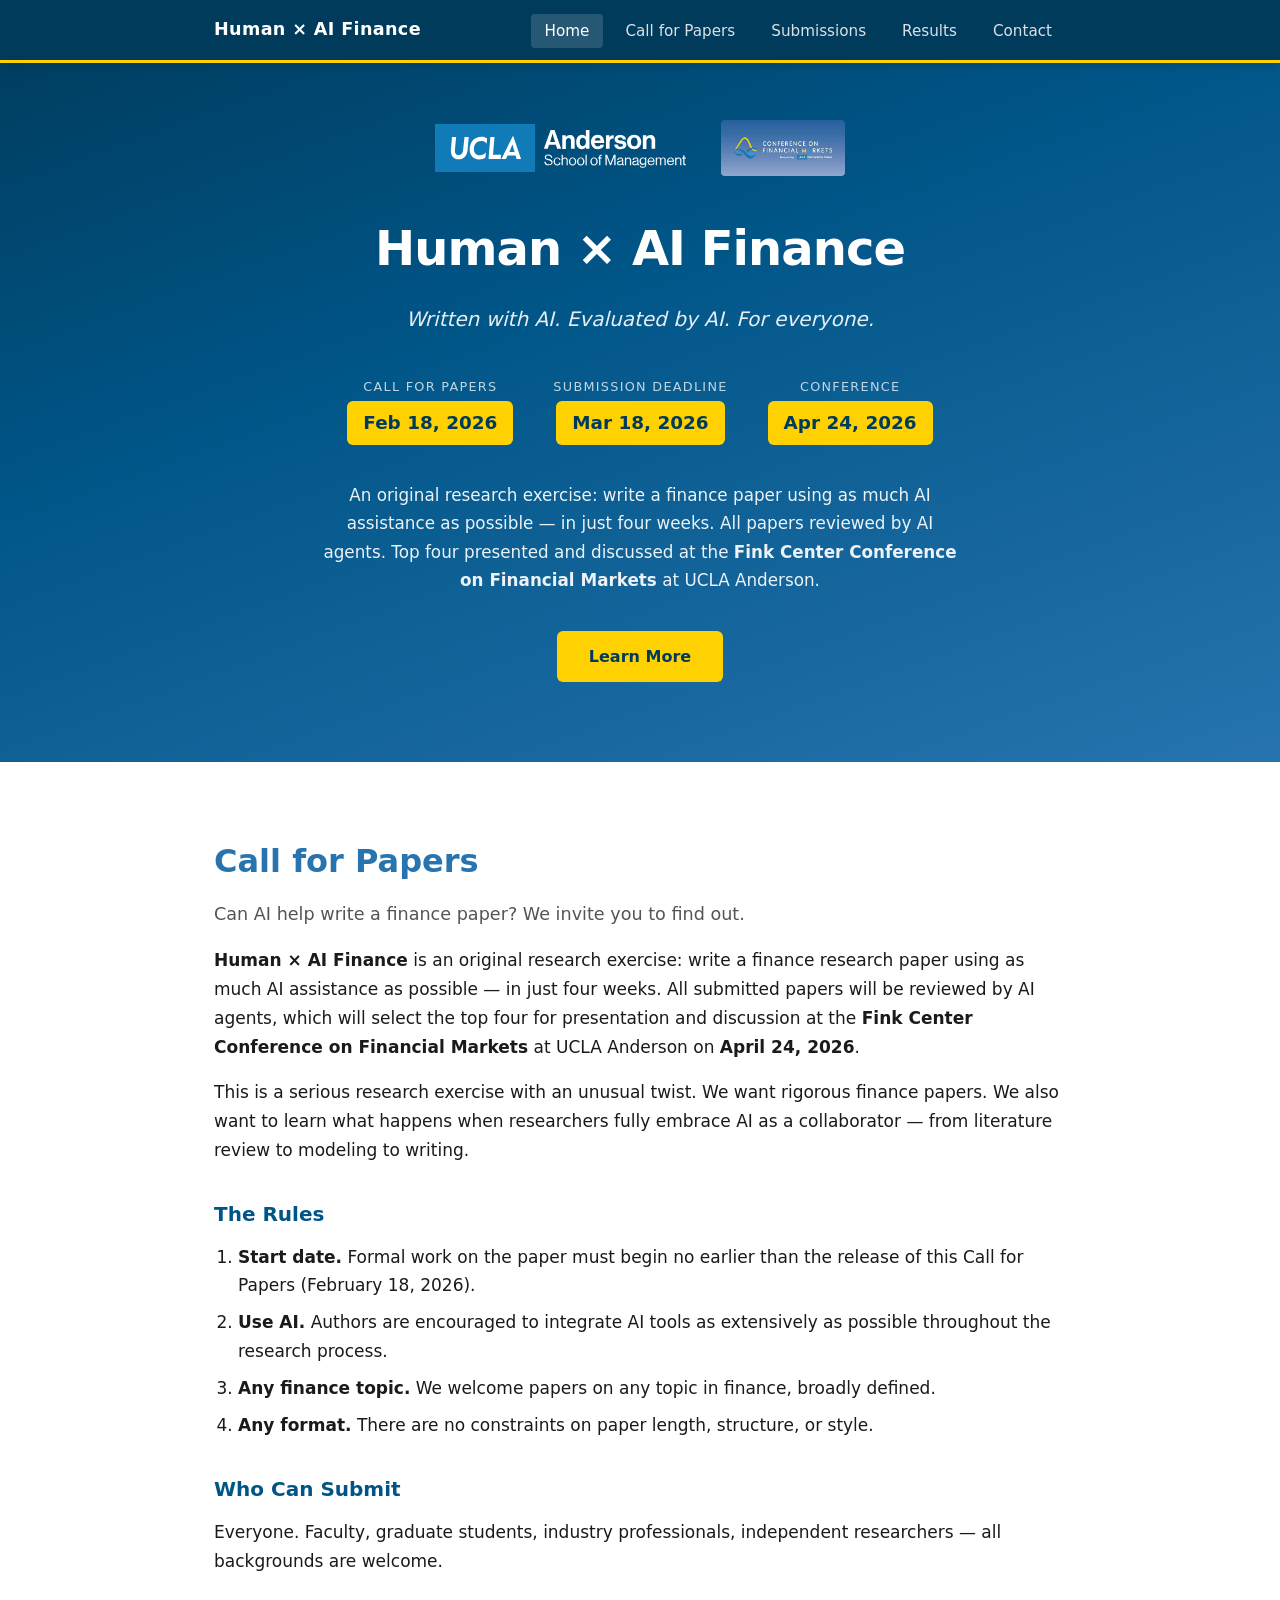
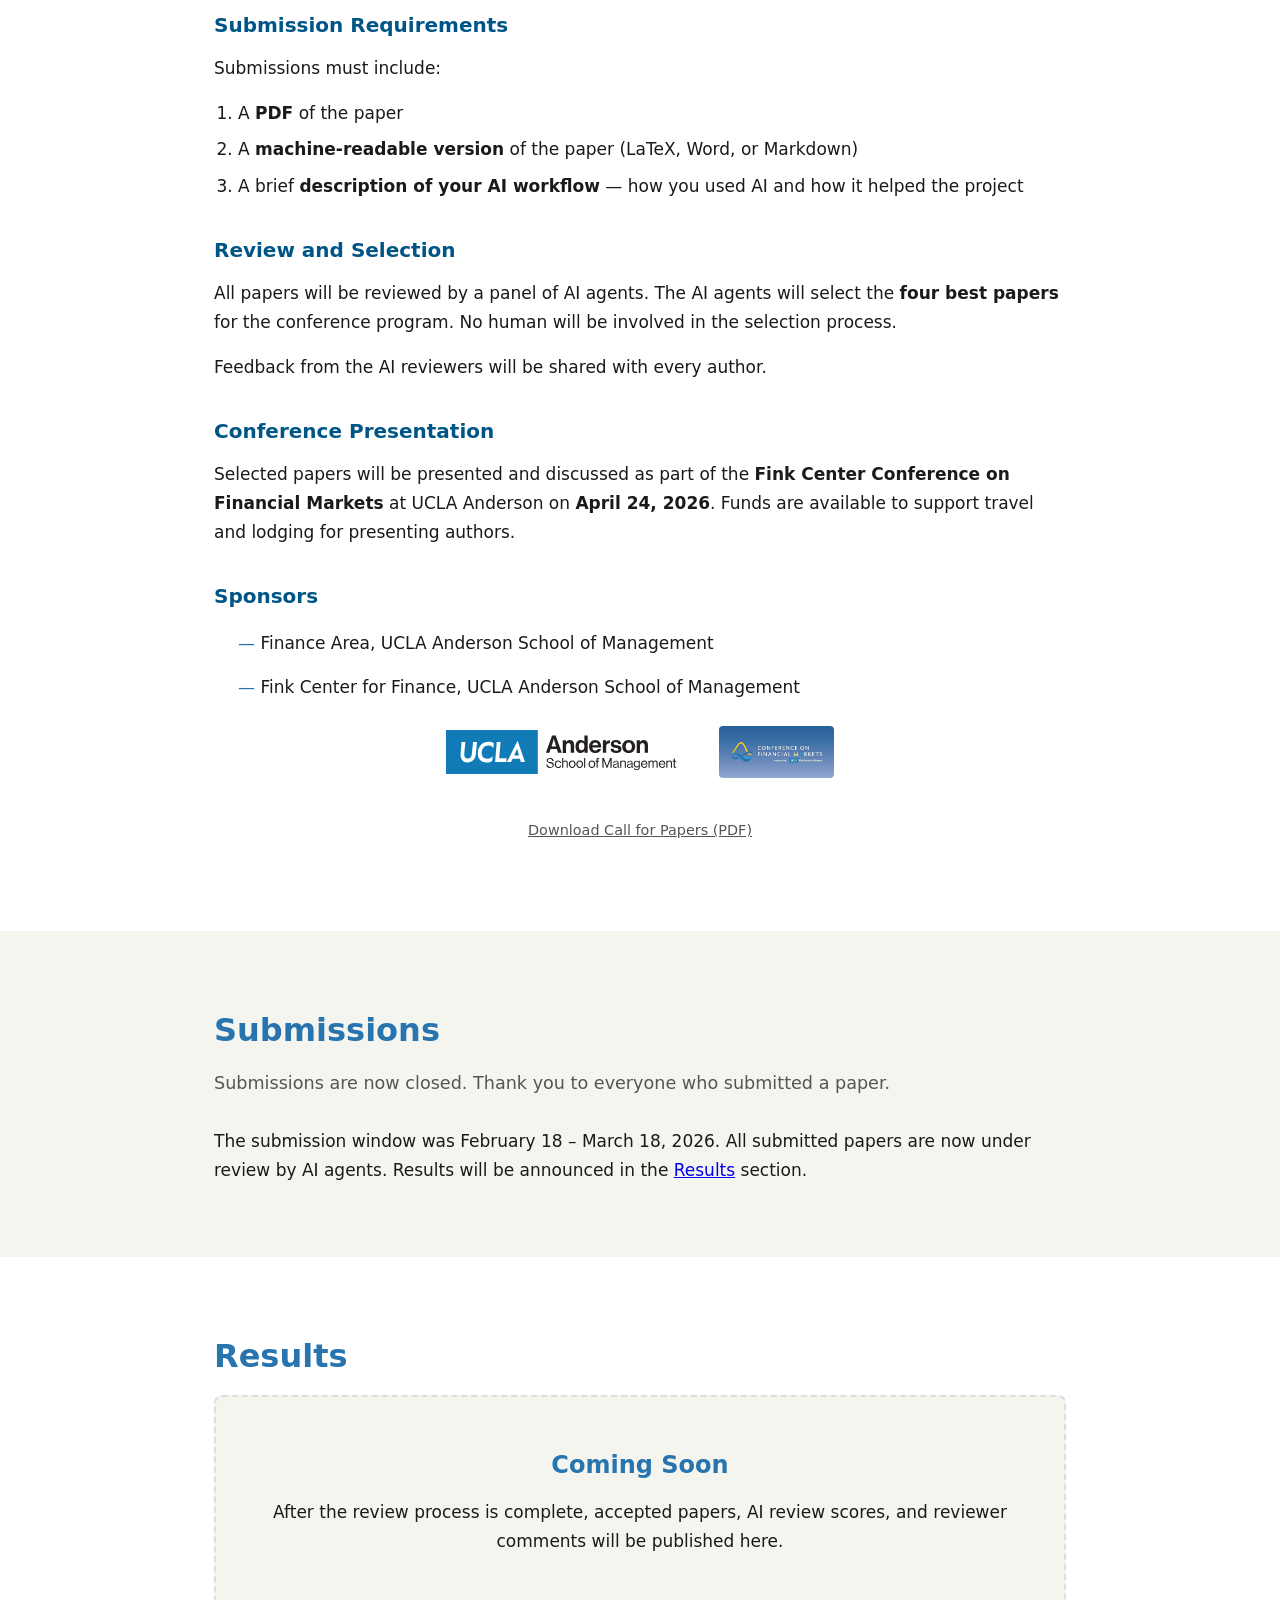
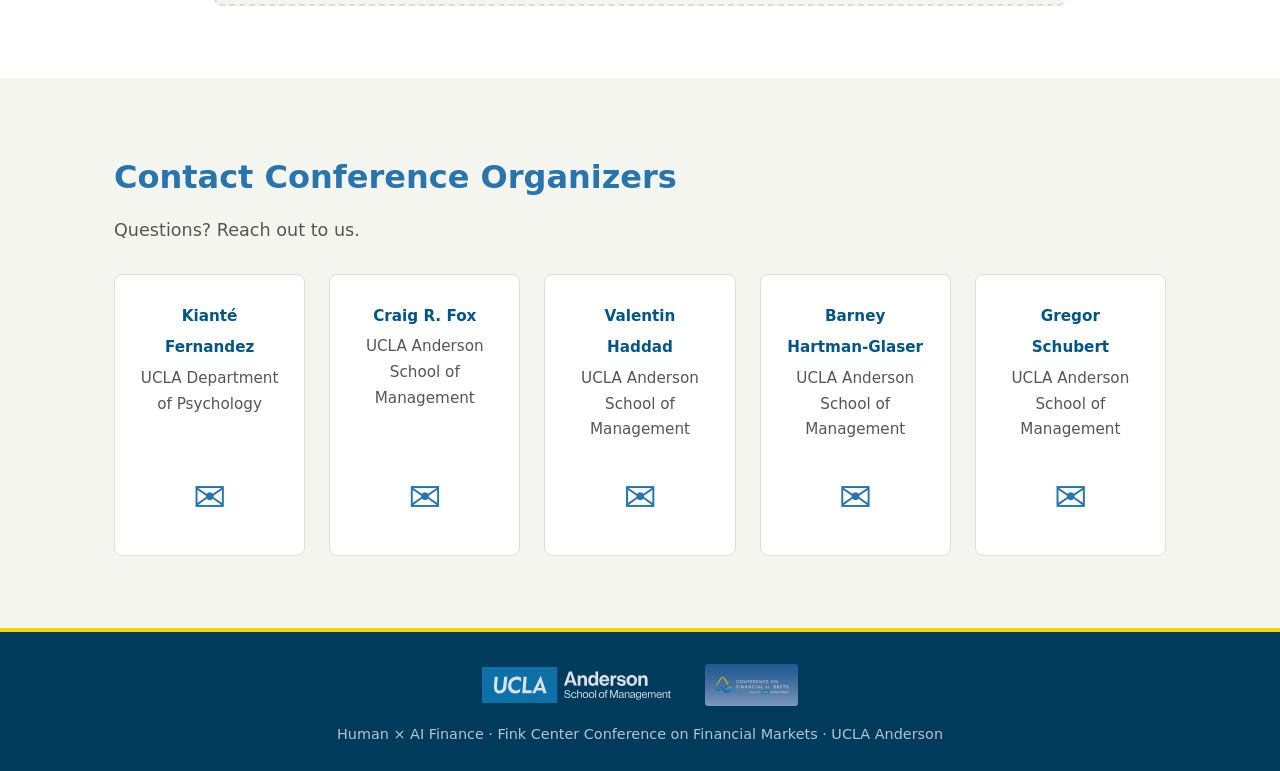
==== commit 808fec0a: "Add conference organizers to Contact section with website links and email icons" ====
--- a/index.html
+++ b/index.html
@@ -148,23 +148,33 @@
 <!-- Contact -->
 <section id="contact" class="section-alt">
     <div class="container">
-        <h2>Contact</h2>
+        <h2>Contact Conference Organizers</h2>
         <p class="section-lead">Questions? Reach out to us.</p>
         <div class="contact-grid">
             <div class="contact-card">
-                <h3>Valentin Haddad</h3>
-                <p>UCLA Anderson School of Management</p>
-                <a href="mailto:valentin.haddad@anderson.ucla.edu">valentin.haddad@anderson.ucla.edu</a>
+                <h3><a href="https://www.kiantefernandez.com/" target="_blank" rel="noopener">Kianté Fernandez</a></h3>
+                <p>UCLA Department of Psychology</p>
+                <a href="mailto:kiante@ucla.edu" class="email-icon" title="Email Kianté Fernandez">✉</a>
             </div>
             <div class="contact-card">
-                <h3>Barney Hartman-Glaser</h3>
+                <h3><a href="https://www.craigrfox.com/bio" target="_blank" rel="noopener">Craig R. Fox</a></h3>
                 <p>UCLA Anderson School of Management</p>
-                <a href="mailto:barney.hartman-glaser@anderson.ucla.edu">barney.hartman-glaser@anderson.ucla.edu</a>
+                <a href="mailto:cfox@anderson.ucla.edu" class="email-icon" title="Email Craig R. Fox">✉</a>
             </div>
             <div class="contact-card">
-                <h3>Gregor Schubert</h3>
+                <h3><a href="https://sites.google.com/site/valentinhaddadresearch/" target="_blank" rel="noopener">Valentin Haddad</a></h3>
                 <p>UCLA Anderson School of Management</p>
-                <a href="mailto:gregor.schubert@anderson.ucla.edu">gregor.schubert@anderson.ucla.edu</a>
+                <a href="mailto:valentin.haddad@anderson.ucla.edu" class="email-icon" title="Email Valentin Haddad">✉</a>
+            </div>
+            <div class="contact-card">
+                <h3><a href="https://www.barneyhglaser.com/about-me" target="_blank" rel="noopener">Barney Hartman-Glaser</a></h3>
+                <p>UCLA Anderson School of Management</p>
+                <a href="mailto:barney.hartman-glaser@anderson.ucla.edu" class="email-icon" title="Email Barney Hartman-Glaser">✉</a>
+            </div>
+            <div class="contact-card">
+                <h3><a href="https://sites.google.com/view/gregorschubert" target="_blank" rel="noopener">Gregor Schubert</a></h3>
+                <p>UCLA Anderson School of Management</p>
+                <a href="mailto:gregor.schubert@anderson.ucla.edu" class="email-icon" title="Email Gregor Schubert">✉</a>
             </div>
         </div>
     </div>
--- a/style.css
+++ b/style.css
@@ -353,9 +353,13 @@
 }
 
 /* Contact */
+#contact .container {
+    max-width: 1100px;
+}
+
 .contact-grid {
     display: grid;
-    grid-template-columns: 1fr 1fr 1fr;
+    grid-template-columns: repeat(5, 1fr);
     gap: 24px;
     margin-top: 8px;
 }
@@ -365,6 +369,14 @@
     border: 1px solid var(--color-border);
     border-radius: 8px;
     padding: 24px;
+    display: flex;
+    flex-direction: column;
+    align-items: center;
+    text-align: center;
+}
+
+.contact-card a.email-icon {
+    margin-top: auto;
 }
 
 .contact-card h3 {
@@ -373,6 +385,15 @@
     font-size: 1.15rem;
 }
 
+.contact-card h3 a {
+    color: var(--color-primary-mid);
+    text-decoration: none;
+}
+
+.contact-card h3 a:hover {
+    text-decoration: underline;
+}
+
 .contact-card p {
     color: var(--color-text-muted);
     font-size: 0.95rem;
@@ -387,6 +408,19 @@
 
 .contact-card a:hover {
     text-decoration: underline;
+}
+
+.contact-card a.email-icon {
+    font-size: 2.5rem;
+    text-decoration: none;
+    display: inline-block;
+    padding-top: 12px;
+    transition: transform 0.2s;
+}
+
+.contact-card a.email-icon:hover {
+    transform: scale(1.2);
+    text-decoration: none;
 }
 
 /* Footer */
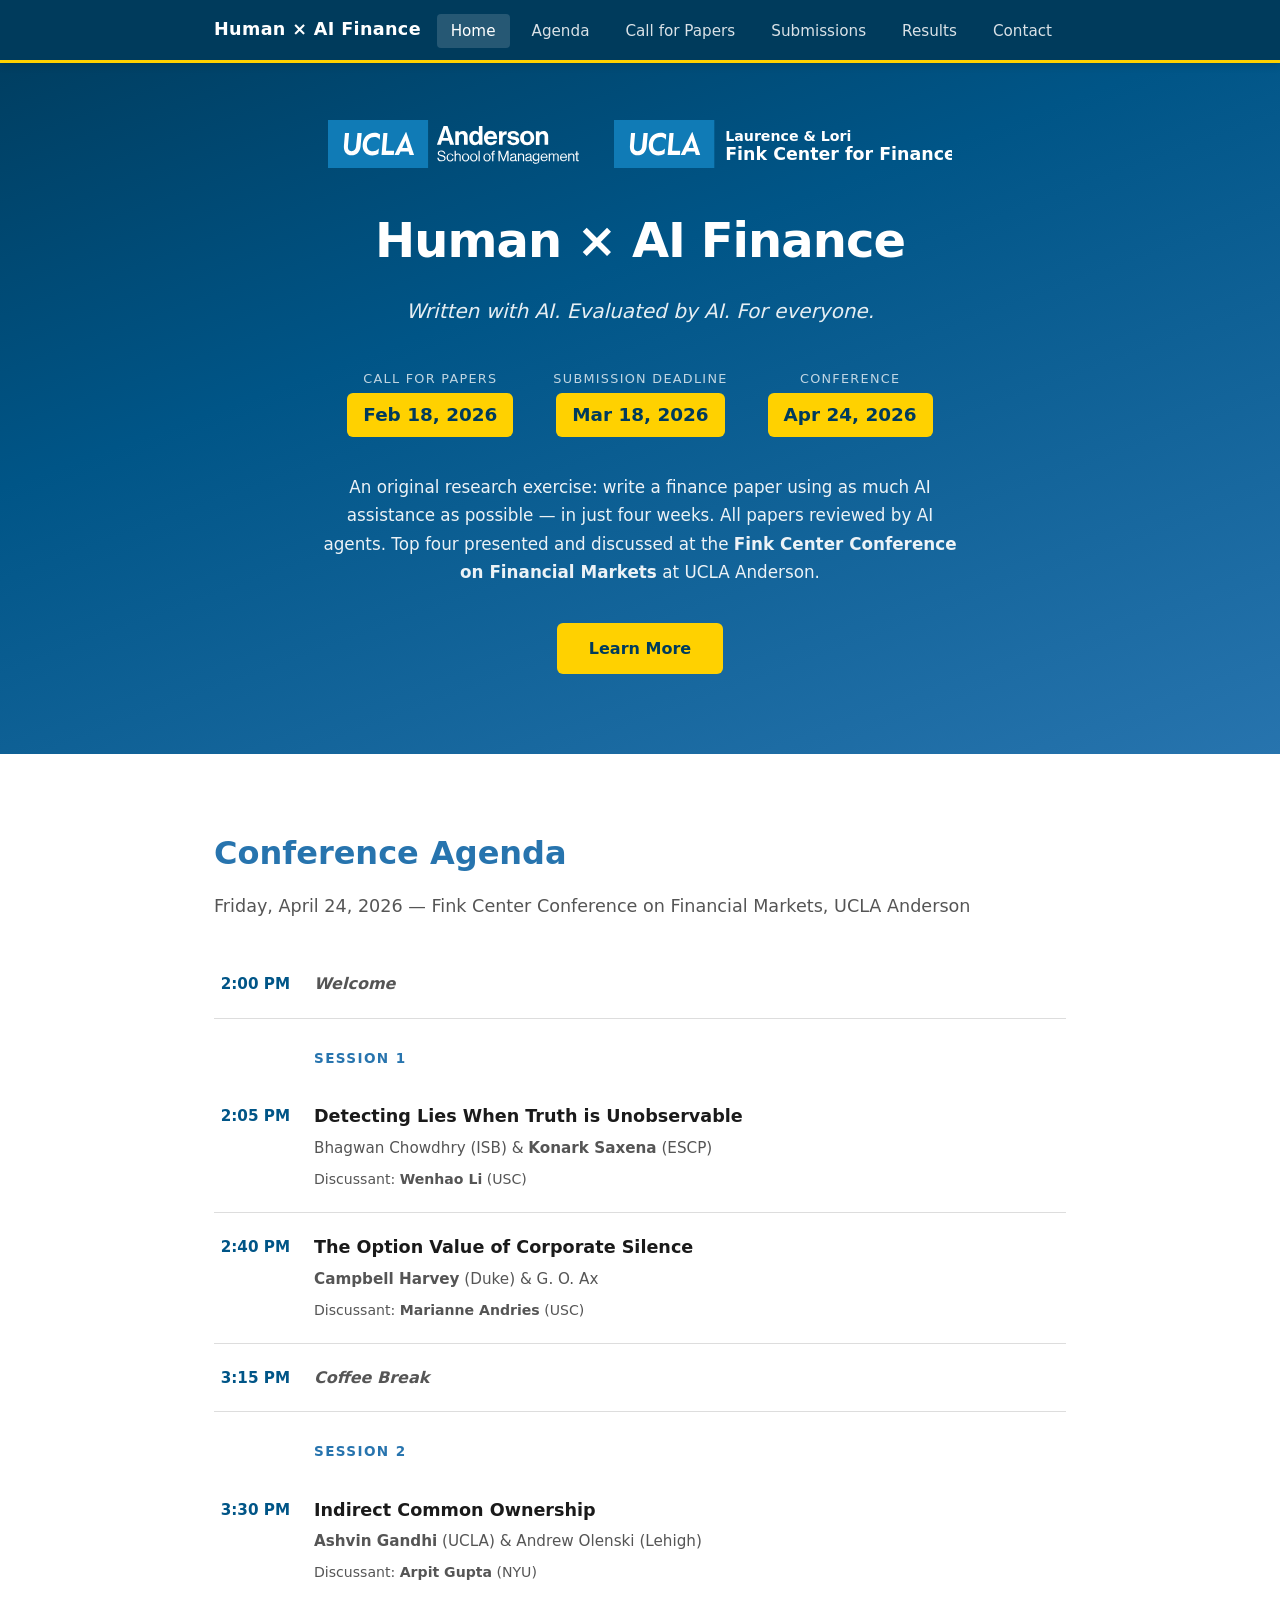
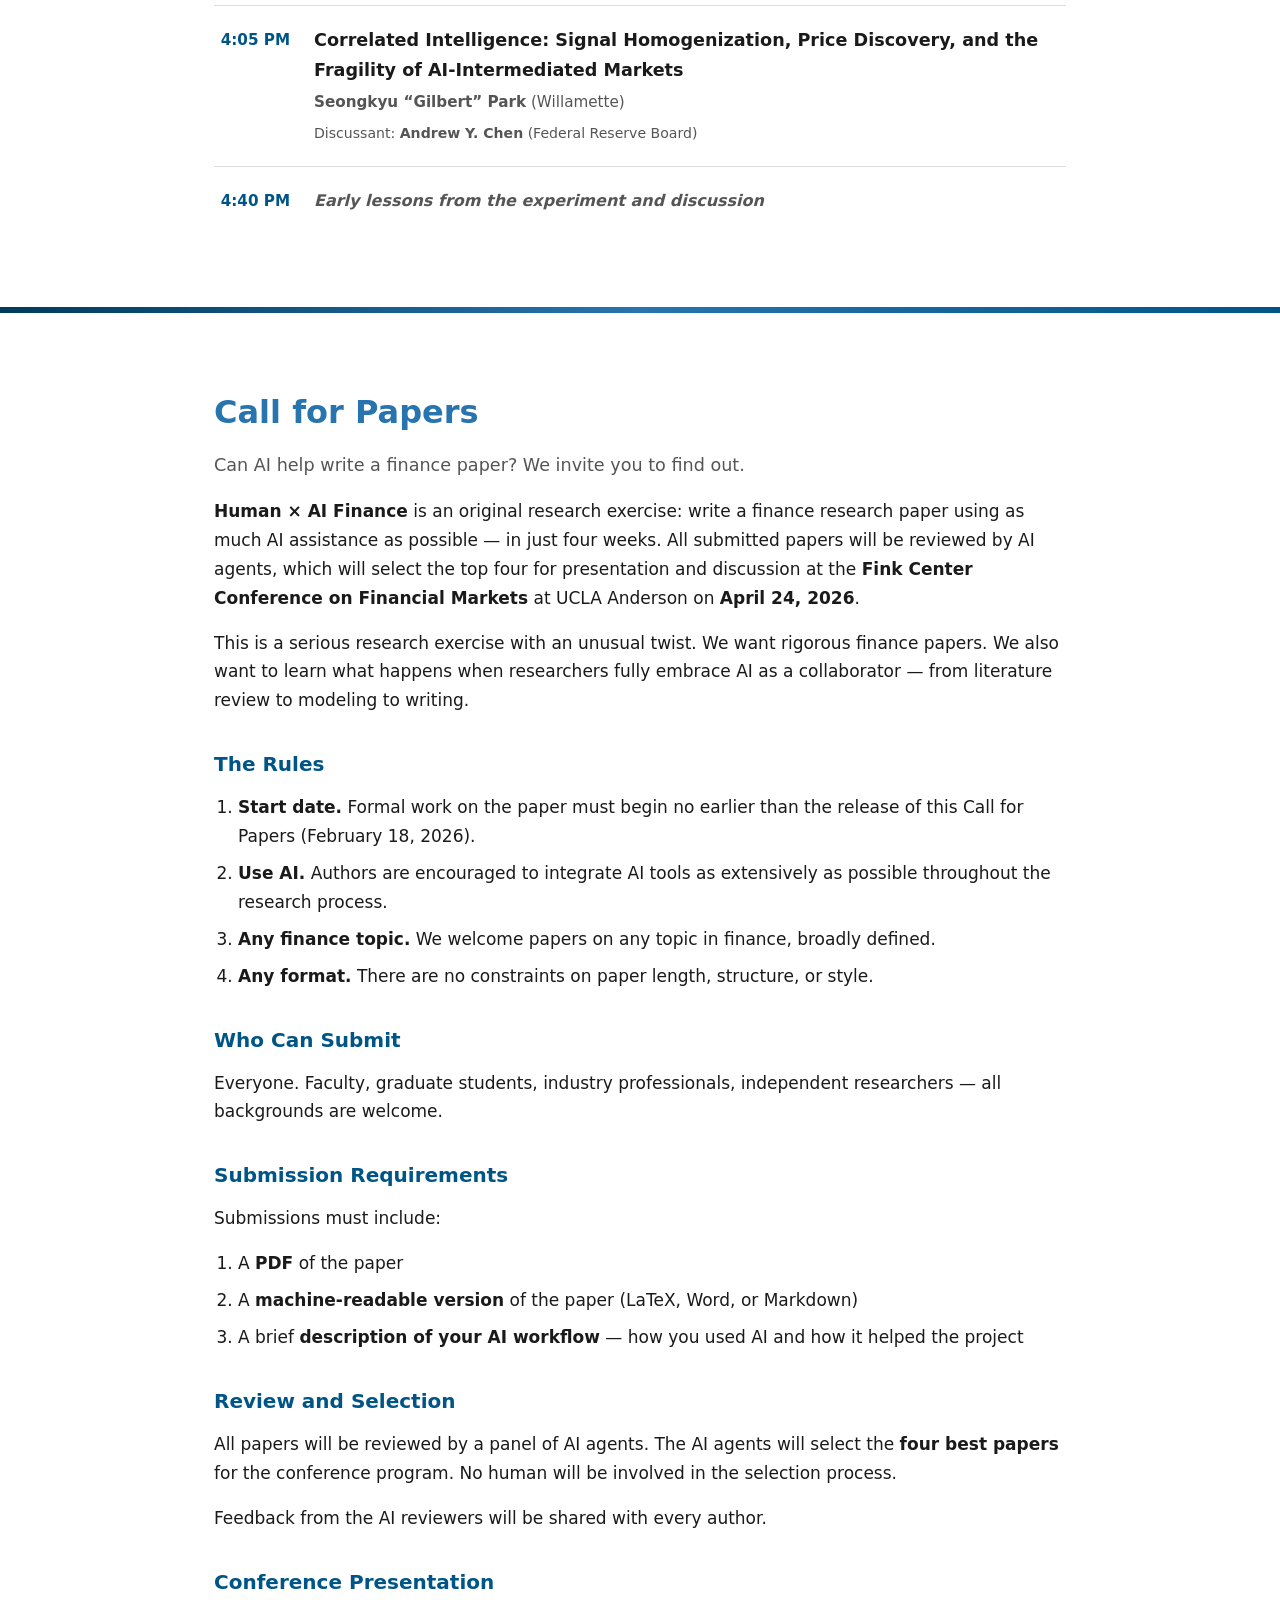
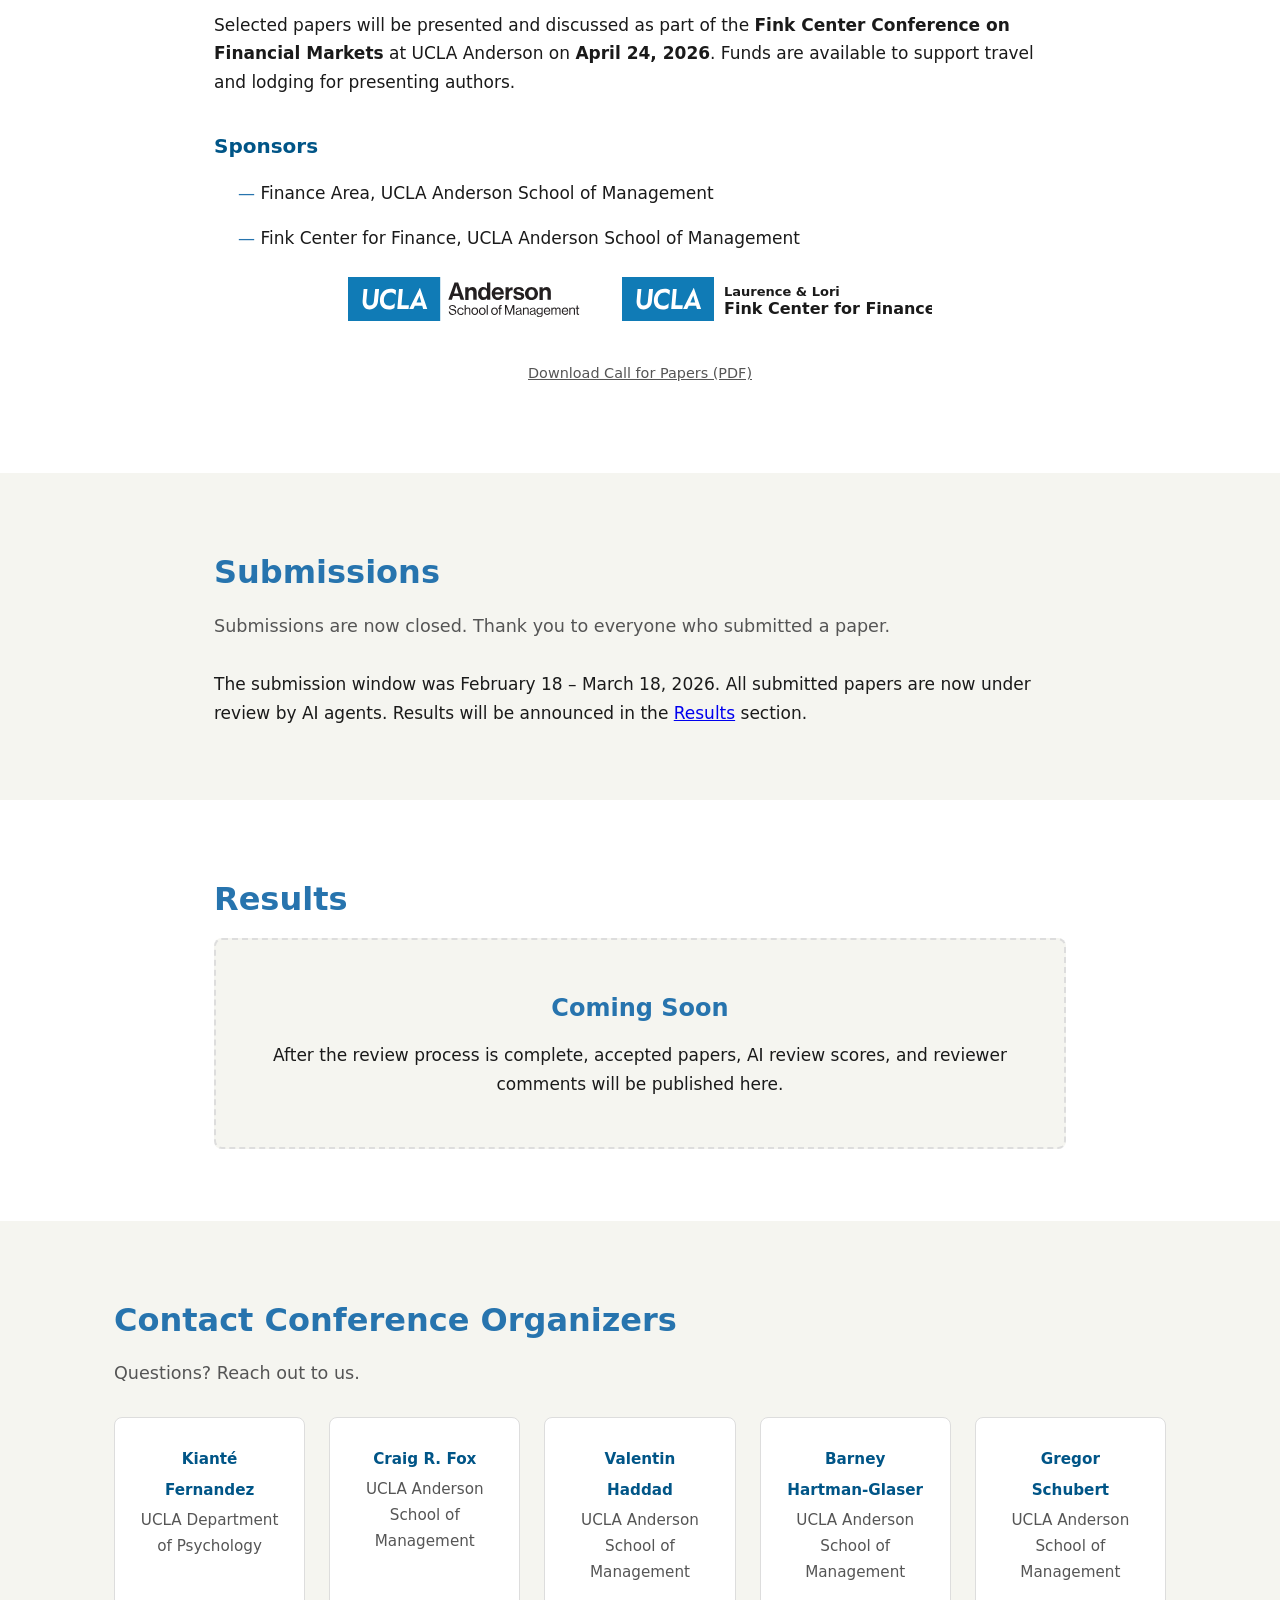
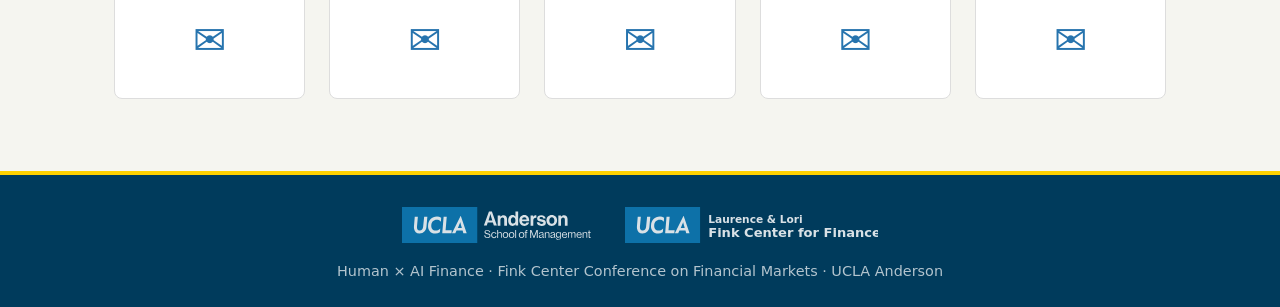
==== commit 484fc144: "Add conference agenda section and Fink Center logo - Add full Apr 24, 2026 agenda with 4 papers, dis" ====
--- a/index.html
+++ b/index.html
@@ -36,6 +36,7 @@
         <button class="nav-toggle" aria-label="Toggle navigation">&#9776;</button>
         <ul class="nav-links">
             <li><a href="#home">Home</a></li>
+            <li><a href="#agenda">Agenda</a></li>
             <li><a href="#cfp">Call for Papers</a></li>
             <li><a href="#submit">Submissions</a></li>
             <li><a href="#results">Results</a></li>
@@ -49,7 +50,7 @@
     <div class="container">
         <div class="hero-logos">
             <img src="ucla-anderson-logo-white.svg" alt="UCLA Anderson School of Management">
-            <img src="fink-center-banner.jpg" alt="Fink Center Conference on Financial Markets" class="fink-logo">
+            <img src="fink-center-logo-white.svg" alt="UCLA Laurence &amp; Lori Fink Center for Finance" class="fink-logo">
         </div>
         <h1>Human × AI Finance</h1>
         <p class="tagline">Written with AI. Evaluated by AI. For everyone.</p>
@@ -71,6 +72,79 @@
         <a href="#cfp" class="btn btn-primary">Learn More</a>
     </div>
 </section>
+
+<!-- Conference Agenda -->
+<section id="agenda">
+    <div class="container">
+        <h2>Conference Agenda</h2>
+        <p class="section-lead">Friday, April 24, 2026 — Fink Center Conference on Financial Markets, UCLA Anderson</p>
+
+        <div class="agenda">
+            <div class="agenda-block agenda-welcome">
+                <div class="agenda-time">2:00 PM</div>
+                <div class="agenda-content">
+                    <div class="agenda-event">Welcome</div>
+                </div>
+            </div>
+
+            <div class="agenda-session-header">Session 1</div>
+
+            <div class="agenda-block">
+                <div class="agenda-time">2:05 PM</div>
+                <div class="agenda-content">
+                    <div class="agenda-paper-title">Detecting Lies When Truth is Unobservable</div>
+                    <div class="agenda-authors">Bhagwan Chowdhry (ISB) &amp; <strong>Konark Saxena</strong> (ESCP)</div>
+                    <div class="agenda-detail">Discussant: <strong>Wenhao Li</strong> (USC)</div>
+                </div>
+            </div>
+
+            <div class="agenda-block">
+                <div class="agenda-time">2:40 PM</div>
+                <div class="agenda-content">
+                    <div class="agenda-paper-title">The Option Value of Corporate Silence</div>
+                    <div class="agenda-authors"><strong>Campbell Harvey</strong> (Duke) &amp; G. O. Ax</div>
+                    <div class="agenda-detail">Discussant: <strong>Marianne Andries</strong> (USC)</div>
+                </div>
+            </div>
+
+            <div class="agenda-block agenda-break">
+                <div class="agenda-time">3:15 PM</div>
+                <div class="agenda-content">
+                    <div class="agenda-event">Coffee Break</div>
+                </div>
+            </div>
+
+            <div class="agenda-session-header">Session 2</div>
+
+            <div class="agenda-block">
+                <div class="agenda-time">3:30 PM</div>
+                <div class="agenda-content">
+                    <div class="agenda-paper-title">Indirect Common Ownership</div>
+                    <div class="agenda-authors"><strong>Ashvin Gandhi</strong> (UCLA) &amp; Andrew Olenski (Lehigh)</div>
+                    <div class="agenda-detail">Discussant: <strong>Arpit Gupta</strong> (NYU)</div>
+                </div>
+            </div>
+
+            <div class="agenda-block">
+                <div class="agenda-time">4:05 PM</div>
+                <div class="agenda-content">
+                    <div class="agenda-paper-title">Correlated Intelligence: Signal Homogenization, Price Discovery, and the Fragility of AI-Intermediated Markets</div>
+                    <div class="agenda-authors"><strong>Seongkyu &ldquo;Gilbert&rdquo; Park</strong> (Willamette)</div>
+                    <div class="agenda-detail">Discussant: <strong>Andrew Y. Chen</strong> (Federal Reserve Board)</div>
+                </div>
+            </div>
+
+            <div class="agenda-block agenda-welcome">
+                <div class="agenda-time">4:40 PM</div>
+                <div class="agenda-content">
+                    <div class="agenda-event">Early lessons from the experiment and discussion</div>
+                </div>
+            </div>
+        </div>
+    </div>
+</section>
+
+<div class="section-divider"></div>
 
 <!-- Call for Papers -->
 <section id="cfp">
@@ -115,7 +189,7 @@
         </ul>
         <div class="sponsor-logos">
             <img src="ucla-anderson-logo.svg" alt="UCLA Anderson School of Management">
-            <img src="fink-center-banner.jpg" alt="Fink Center Conference on Financial Markets" class="fink-logo">
+            <img src="fink-center-logo.svg" alt="UCLA Laurence &amp; Lori Fink Center for Finance" class="fink-logo">
         </div>
 
         <div class="cta-block">
@@ -184,7 +258,7 @@
     <div class="container">
         <div class="footer-logos">
             <img src="ucla-anderson-logo-white.svg" alt="UCLA Anderson School of Management">
-            <img src="fink-center-banner.jpg" alt="Fink Center Conference on Financial Markets" class="fink-logo">
+            <img src="fink-center-logo-white.svg" alt="UCLA Laurence &amp; Lori Fink Center for Finance" class="fink-logo">
         </div>
         <p>Human × AI Finance &middot; Fink Center Conference on Financial Markets &middot; UCLA Anderson</p>
     </div>
--- a/style.css
+++ b/style.css
@@ -123,11 +123,6 @@
     width: auto;
 }
 
-.hero-logos .fink-logo {
-    height: 56px;
-    border-radius: 4px;
-}
-
 .hero h1 {
     font-size: 3rem;
     font-weight: 800;
@@ -239,6 +234,95 @@
     margin-bottom: 28px;
 }
 
+/* Agenda */
+.agenda {
+    margin-top: 8px;
+}
+
+.agenda-session-header {
+    font-size: 0.85rem;
+    font-weight: 700;
+    text-transform: uppercase;
+    letter-spacing: 0.1em;
+    color: var(--color-primary);
+    margin: 28px 0 12px;
+    padding-left: 100px;
+}
+
+.agenda-block {
+    display: flex;
+    gap: 24px;
+    padding: 20px 0;
+    border-bottom: 1px solid var(--color-border);
+}
+
+.agenda-block:last-child {
+    border-bottom: none;
+}
+
+.agenda-time {
+    flex: 0 0 76px;
+    font-size: 0.95rem;
+    font-weight: 700;
+    color: var(--color-primary-mid);
+    padding-top: 2px;
+    text-align: right;
+}
+
+.agenda-content {
+    flex: 1;
+}
+
+.agenda-paper-title {
+    font-size: 1.1rem;
+    font-weight: 700;
+    color: var(--color-text);
+    margin-bottom: 4px;
+}
+
+.agenda-authors {
+    font-size: 0.95rem;
+    color: var(--color-text-muted);
+    margin-bottom: 6px;
+}
+
+.agenda-detail {
+    font-size: 0.88rem;
+    color: var(--color-text-muted);
+}
+
+.agenda-event {
+    font-size: 1rem;
+    font-weight: 600;
+    color: var(--color-text-muted);
+}
+
+.agenda-break .agenda-event,
+.agenda-welcome .agenda-event {
+    font-style: italic;
+}
+
+@media (max-width: 768px) {
+    .agenda-session-header {
+        padding-left: 0;
+    }
+
+    .agenda-block {
+        flex-direction: column;
+        gap: 4px;
+    }
+
+    .agenda-time {
+        text-align: left;
+    }
+}
+
+/* Section Divider */
+.section-divider {
+    height: 6px;
+    background: linear-gradient(90deg, var(--color-primary-dark) 0%, var(--color-primary) 50%, var(--color-primary-mid) 100%);
+}
+
 /* CFP content */
 #cfp p {
     margin-bottom: 16px;
@@ -279,11 +363,6 @@
 .sponsor-logos img {
     max-height: 44px;
     width: auto;
-}
-
-.sponsor-logos .fink-logo {
-    max-height: 52px;
-    border-radius: 4px;
 }
 
 .cta-block {
@@ -446,11 +525,6 @@
     height: 36px;
     width: auto;
     opacity: 0.85;
-}
-
-.footer-logos .fink-logo {
-    height: 42px;
-    border-radius: 3px;
 }
 
 /* Mobile */
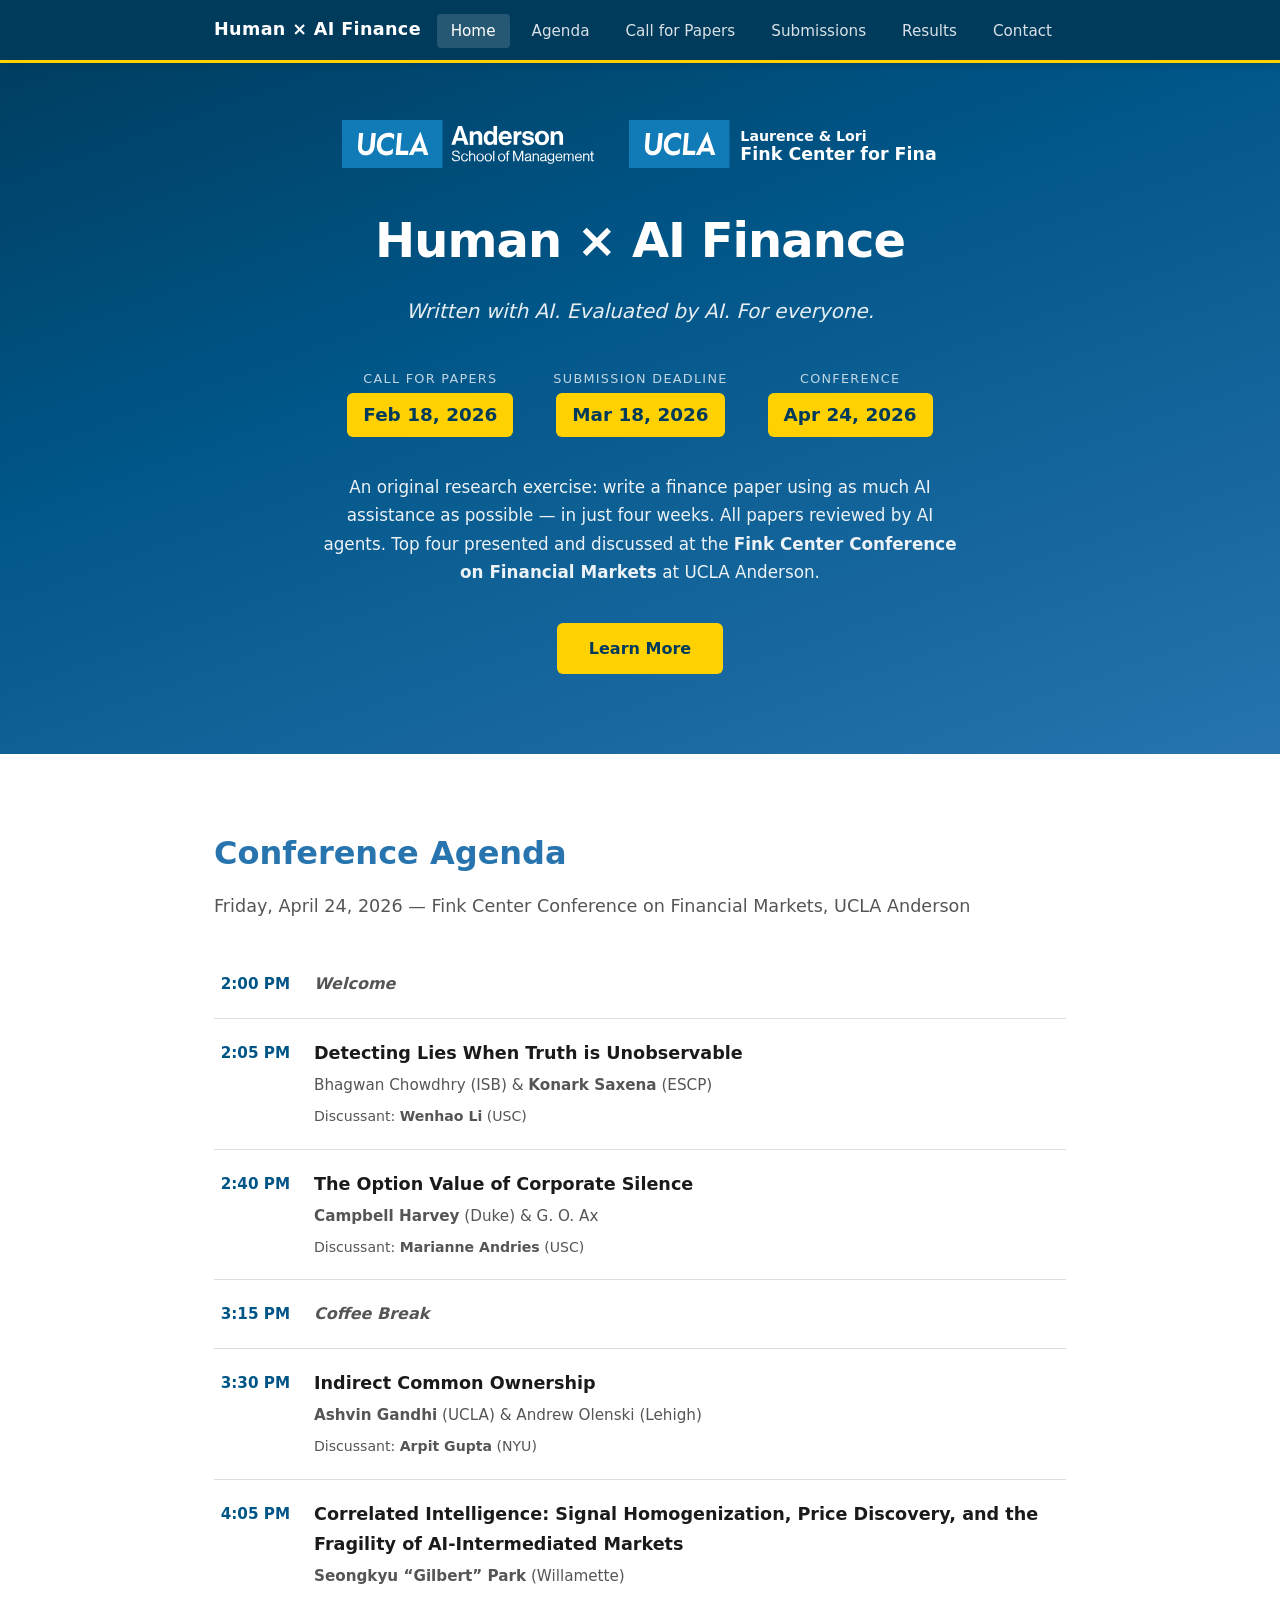
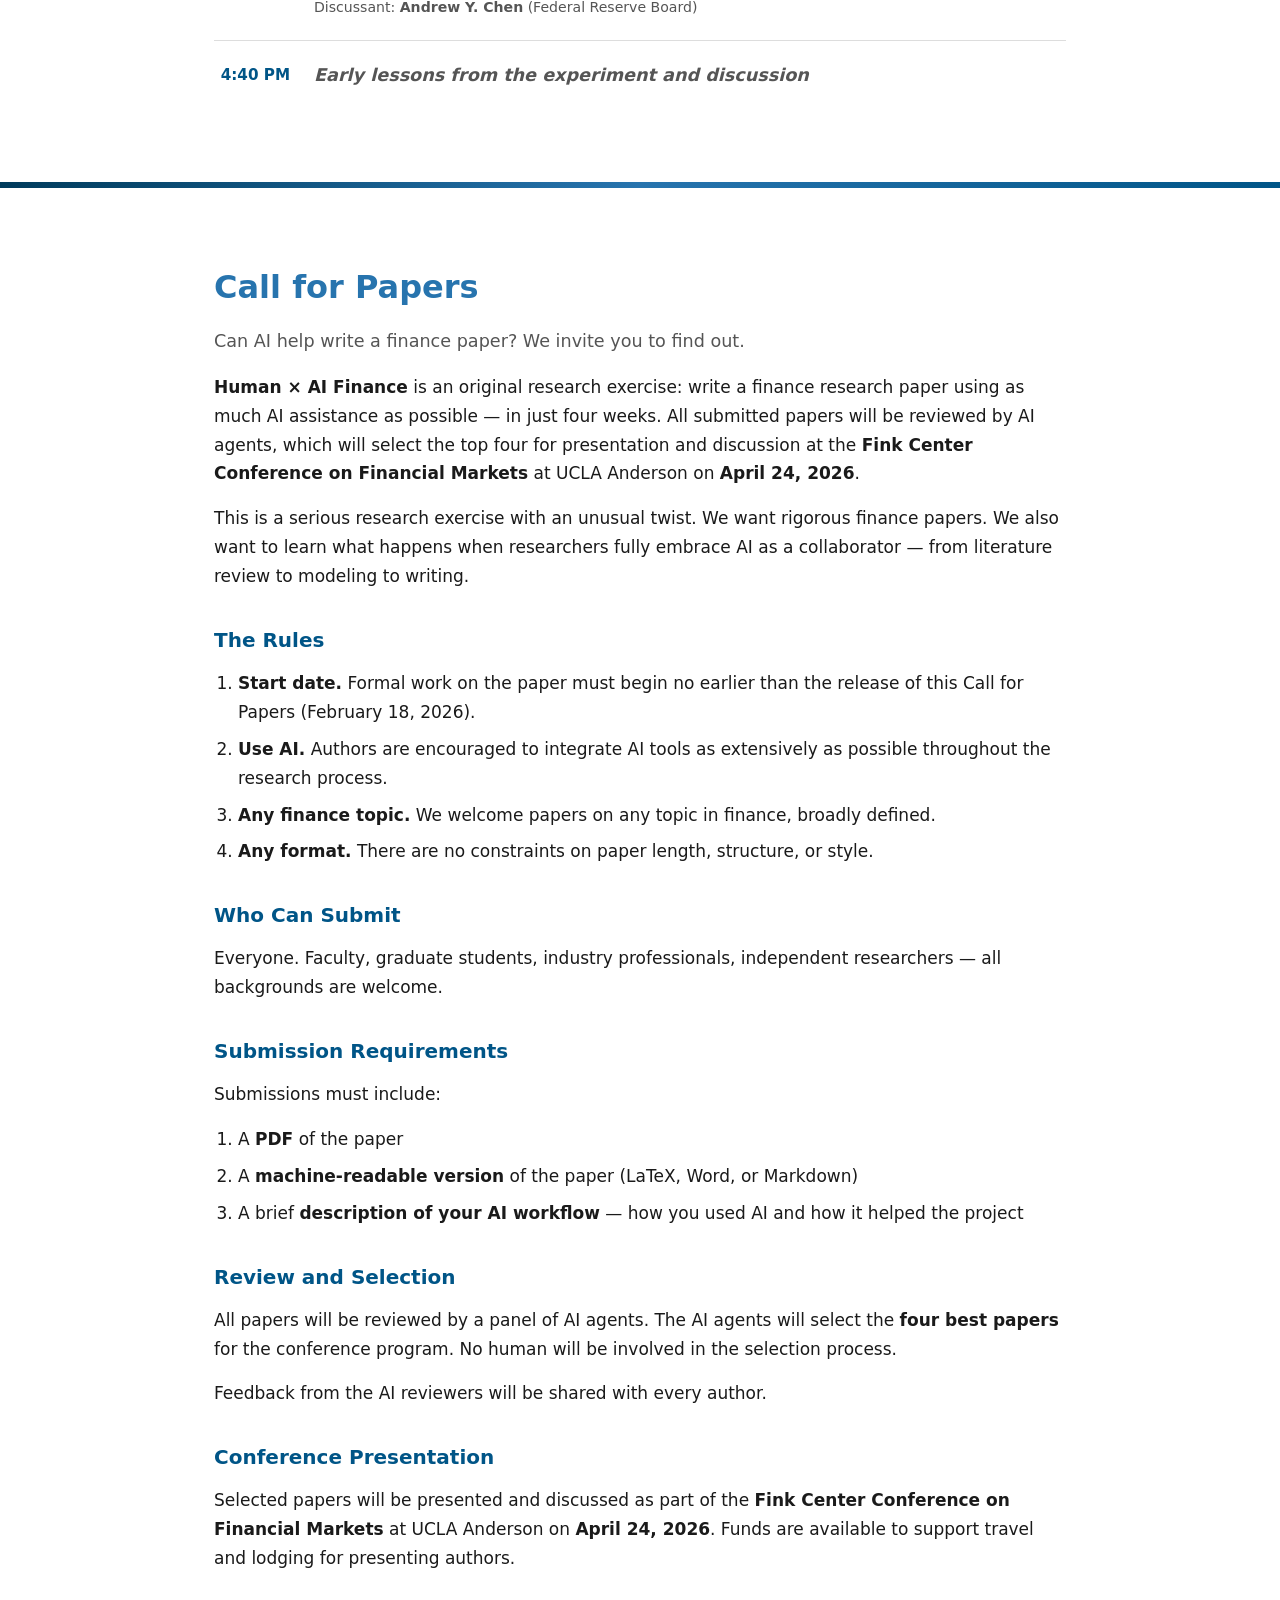
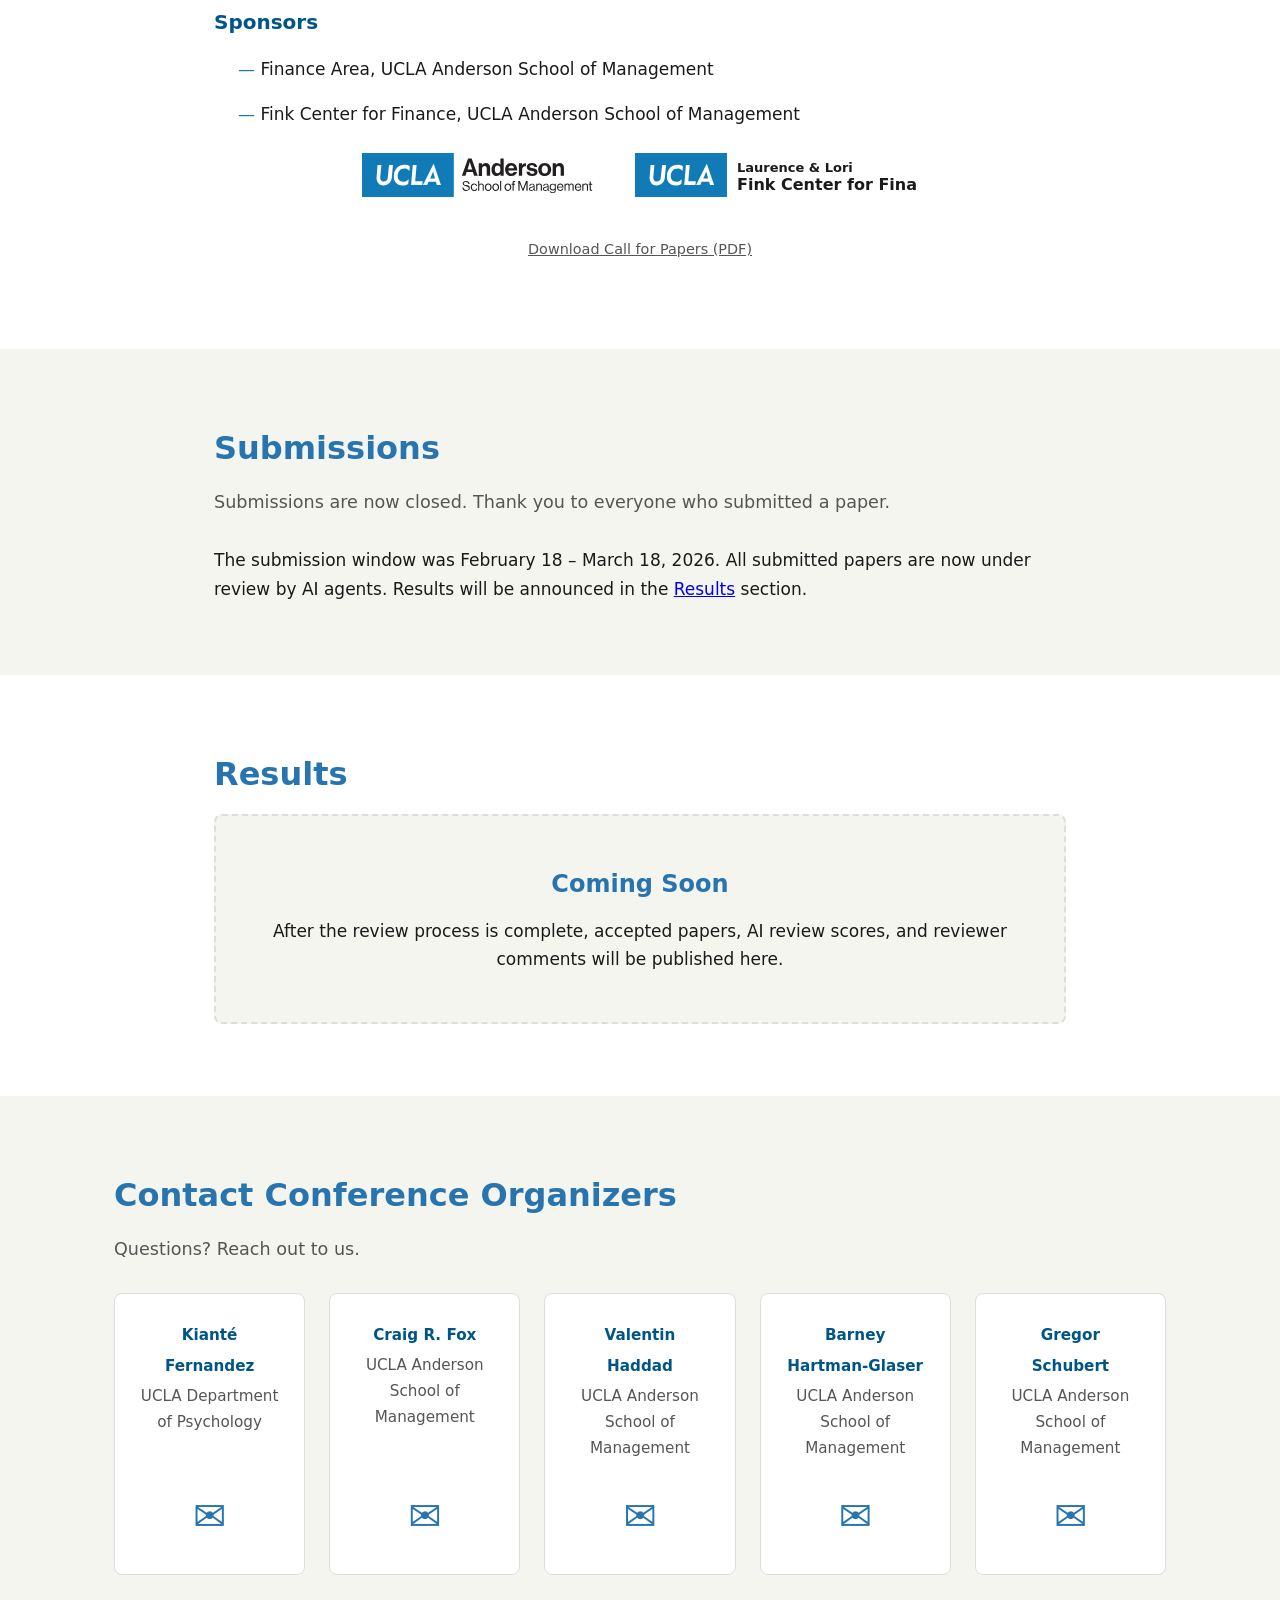
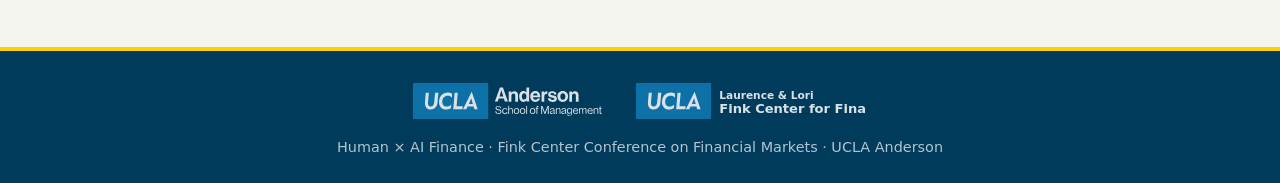
==== commit 27153a85: "Polish agenda layout and tighten Fink logo viewBox - Remove Session 1 / Session 2 sub-headers from a" ====
--- a/index.html
+++ b/index.html
@@ -87,8 +87,6 @@
                 </div>
             </div>
 
-            <div class="agenda-session-header">Session 1</div>
-
             <div class="agenda-block">
                 <div class="agenda-time">2:05 PM</div>
                 <div class="agenda-content">
@@ -114,8 +112,6 @@
                 </div>
             </div>
 
-            <div class="agenda-session-header">Session 2</div>
-
             <div class="agenda-block">
                 <div class="agenda-time">3:30 PM</div>
                 <div class="agenda-content">
@@ -137,7 +133,7 @@
             <div class="agenda-block agenda-welcome">
                 <div class="agenda-time">4:40 PM</div>
                 <div class="agenda-content">
-                    <div class="agenda-event">Early lessons from the experiment and discussion</div>
+                    <div class="agenda-event agenda-closing">Early lessons from the experiment and discussion</div>
                 </div>
             </div>
         </div>
--- a/style.css
+++ b/style.css
@@ -302,6 +302,11 @@
     font-style: italic;
 }
 
+.agenda-closing {
+    font-size: 1.1rem;
+    font-weight: 700;
+}
+
 @media (max-width: 768px) {
     .agenda-session-header {
         padding-left: 0;
